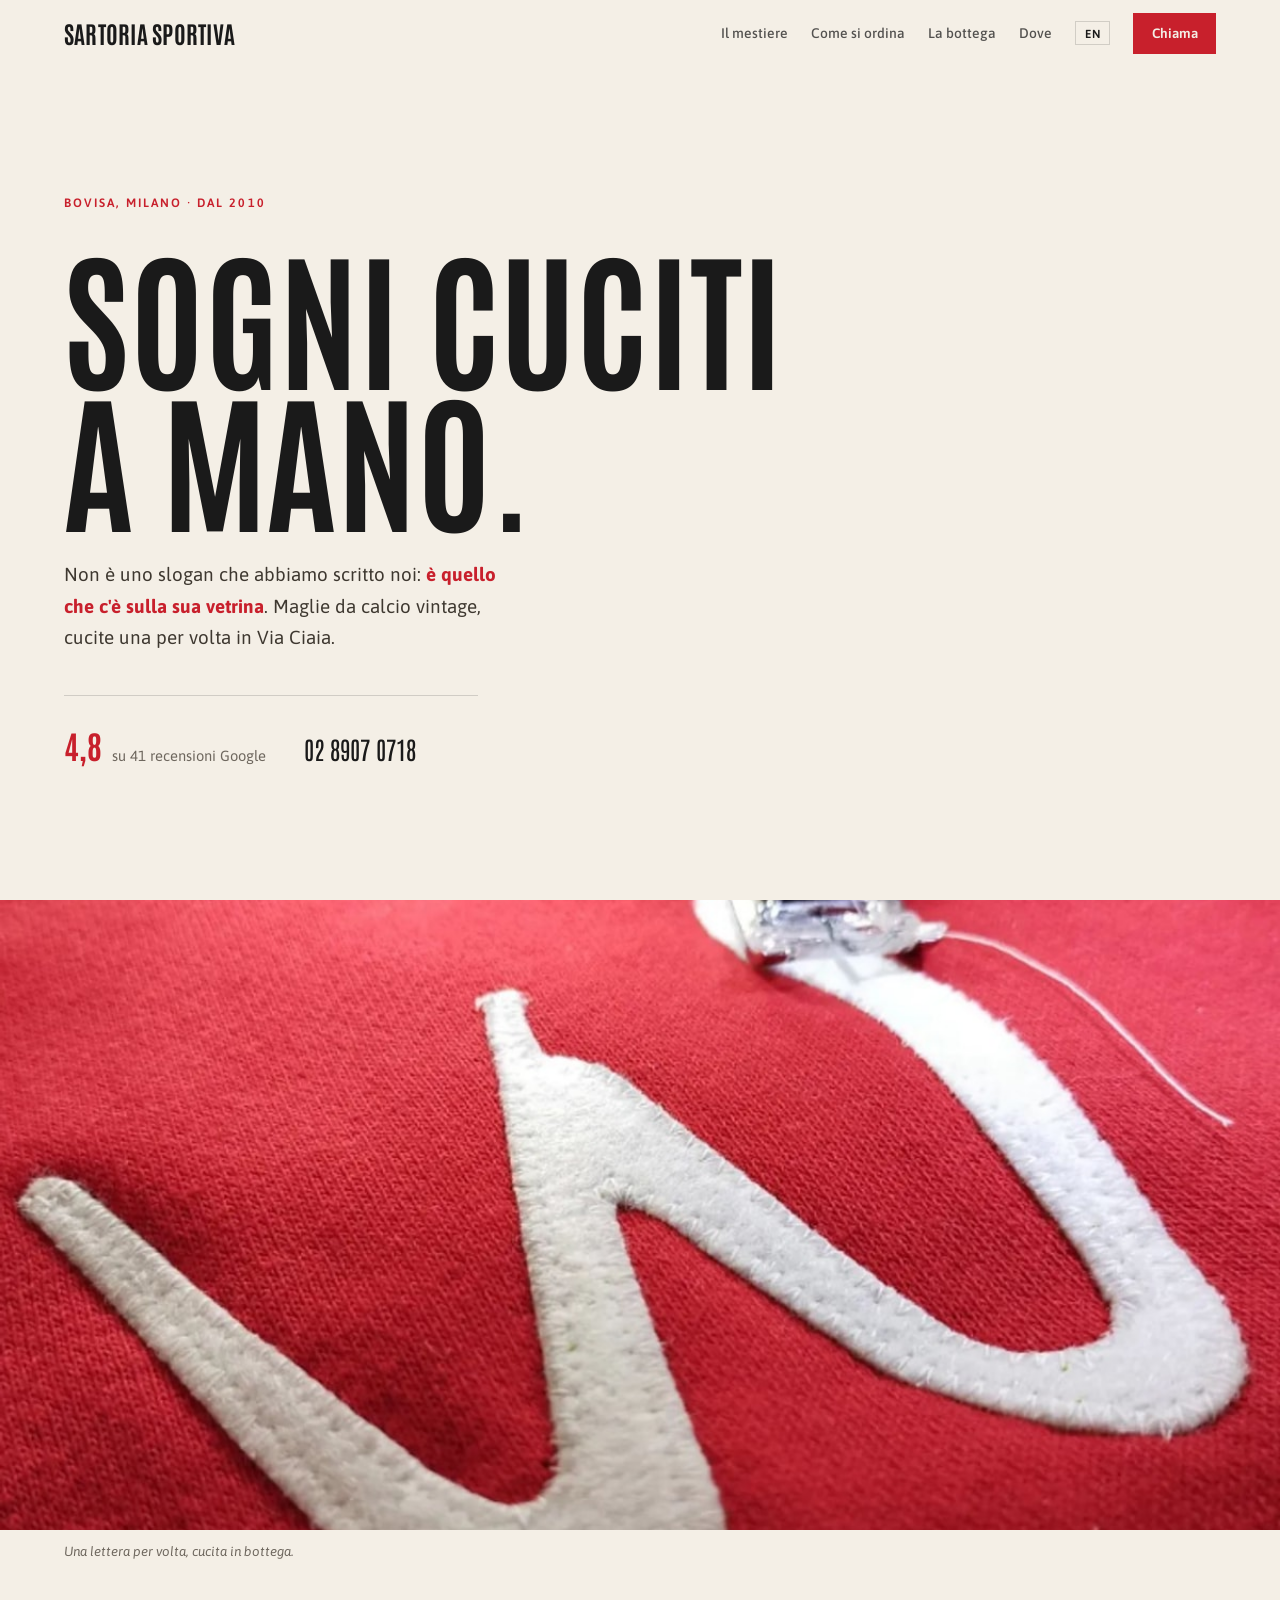
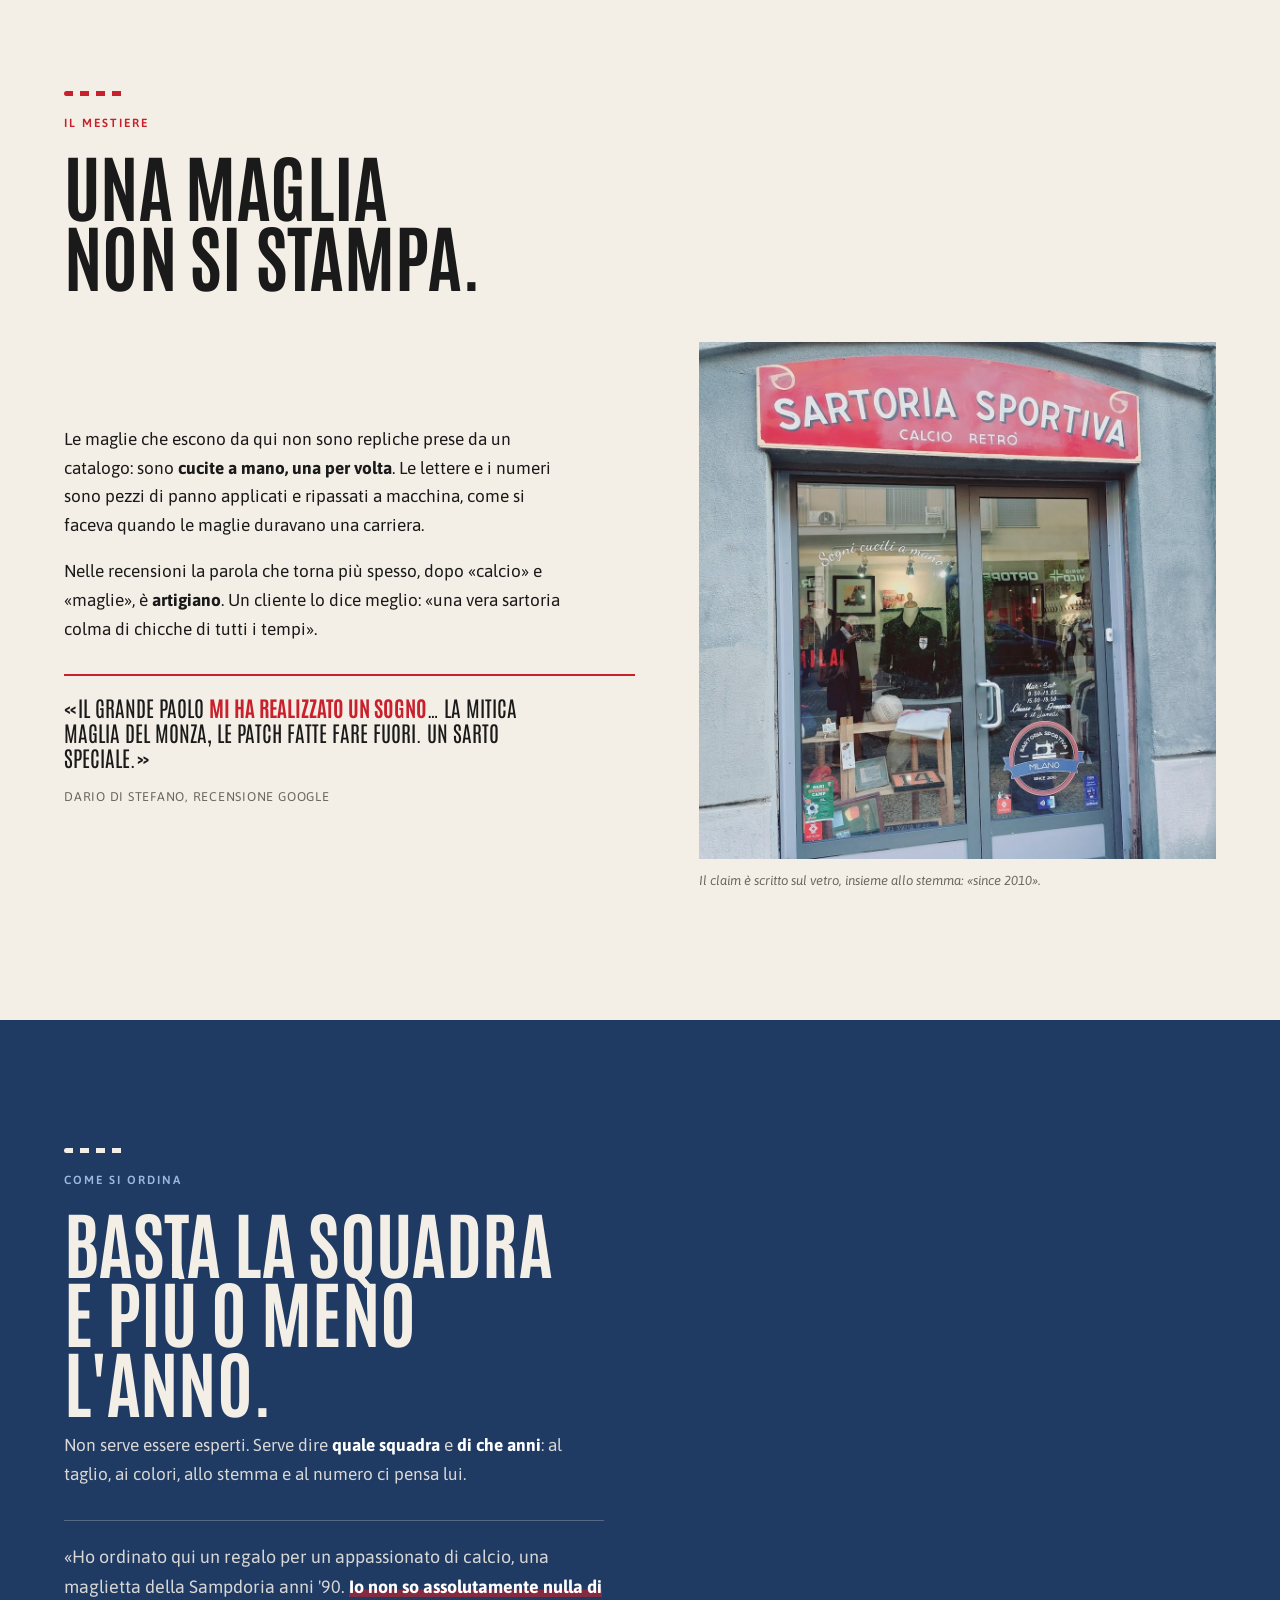
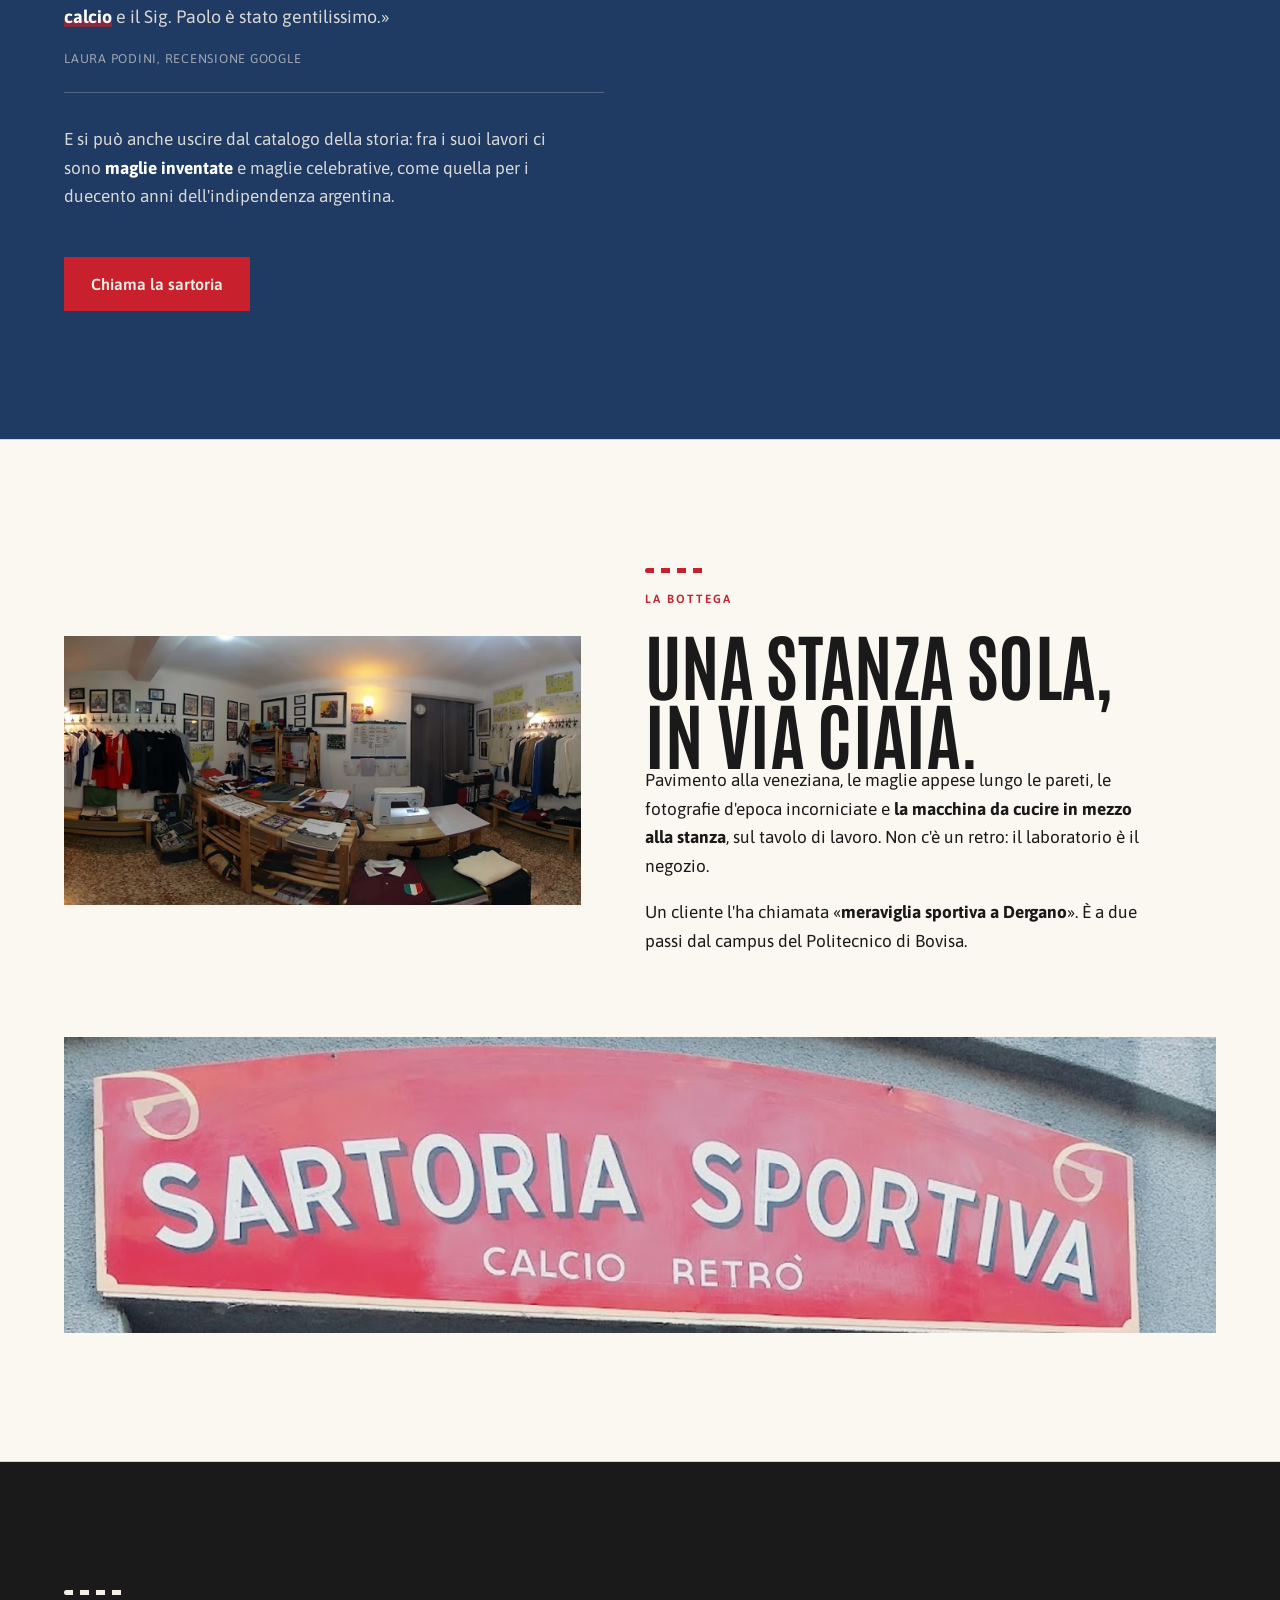
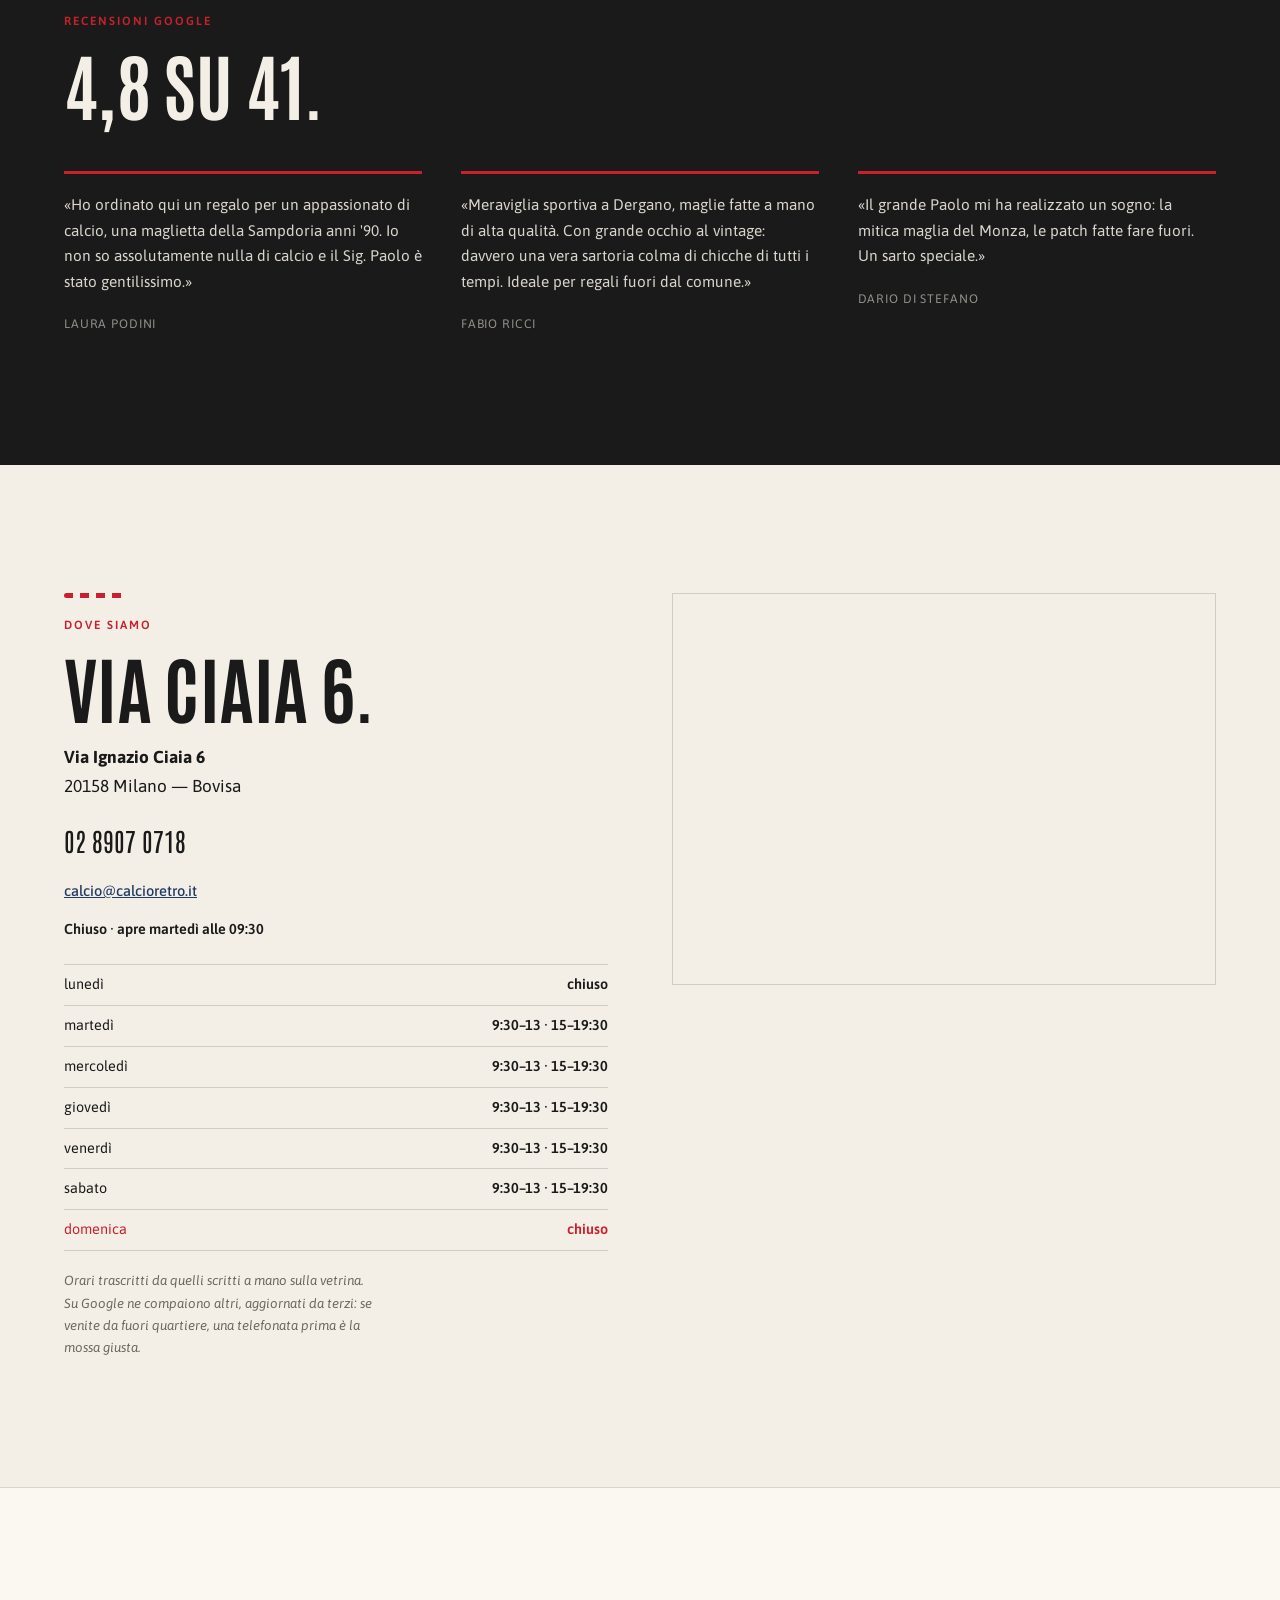
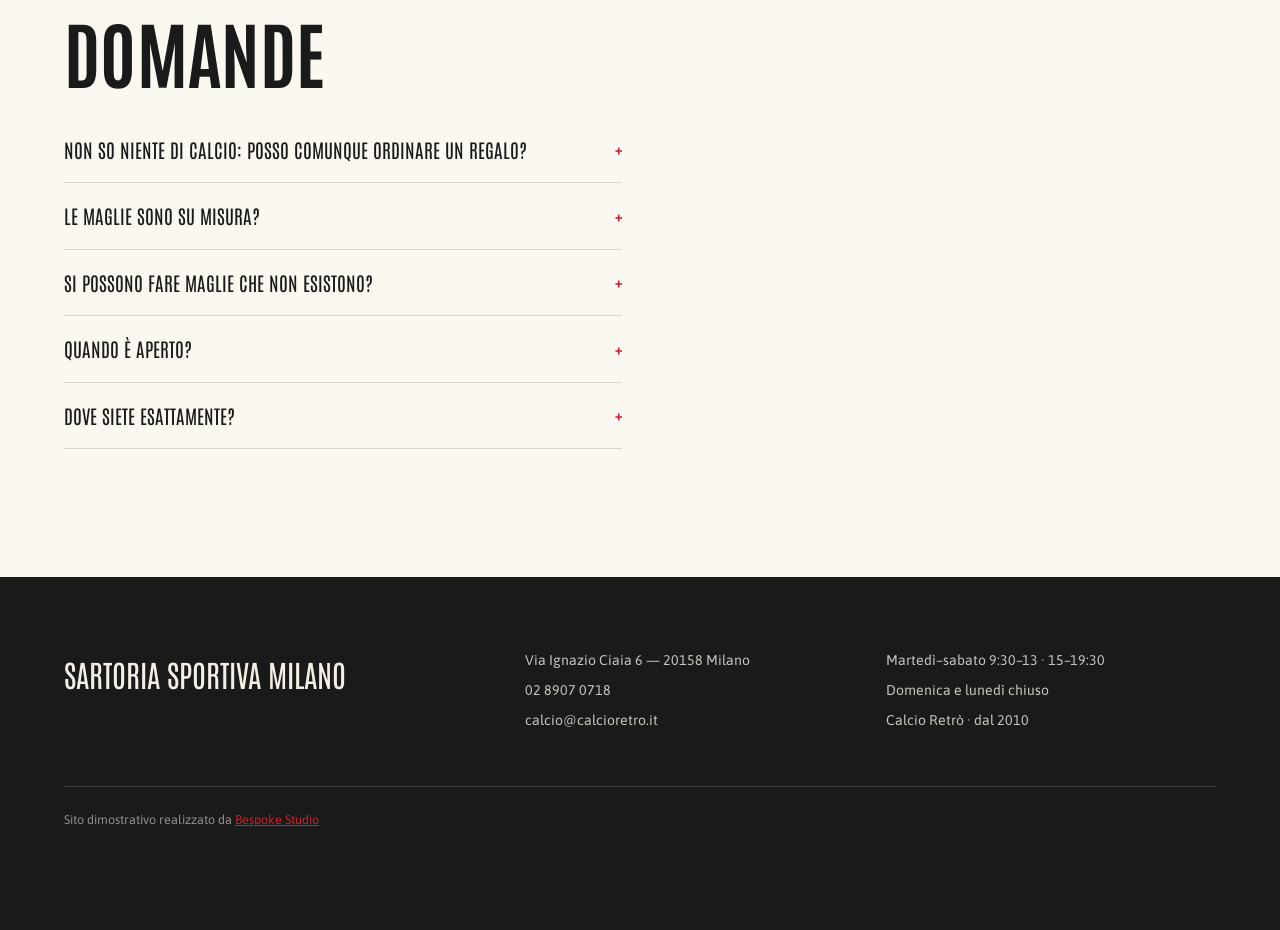
==== index.html @ 2c410f5b "Sartoria Sportiva Milano — sito vetrina Concept: «Sogni cuciti a mano.», il claim scritto sulla sua " ====
<!doctype html>
<html lang="it">
<head>
<meta charset="utf-8">
<meta name="viewport" content="width=device-width, initial-scale=1">
<title>Sartoria Sportiva Milano — Maglie da calcio cucite a mano | Via Ciaia 6, Bovisa</title>
<meta name="description" content="Sartoria artigiana a Bovisa, Milano, dal 2010: maglie da calcio vintage cucite a mano su misura. Via Ignazio Ciaia 6. 4,8 su 41 recensioni Google.">
<link rel="canonical" href="https://rotenzark.github.io/sartoria-sportiva-milano/">
<meta property="og:type" content="website">
<meta property="og:title" content="Sartoria Sportiva Milano — Sogni cuciti a mano">
<meta property="og:description" content="Maglie da calcio vintage cucite a mano su misura. Via Ignazio Ciaia 6, Bovisa, Milano.">
<meta property="og:url" content="https://rotenzark.github.io/sartoria-sportiva-milano/">
<meta property="og:image" content="https://rotenzark.github.io/sartoria-sportiva-milano/img/og.jpg">
<meta property="og:locale" content="it_IT">
<meta name="twitter:card" content="summary_large_image">
<meta name="twitter:title" content="Sartoria Sportiva Milano — Sogni cuciti a mano">
<meta name="twitter:description" content="Maglie da calcio vintage cucite a mano su misura, a Bovisa dal 2010.">
<meta name="twitter:image" content="https://rotenzark.github.io/sartoria-sportiva-milano/img/og.jpg">
<meta name="theme-color" content="#C8202C">
<link rel="icon" href="img/favicon.svg" type="image/svg+xml">
<link rel="icon" href="img/favicon-32.png" sizes="32x32">
<link rel="apple-touch-icon" href="img/apple-touch-icon.png">
<link rel="preconnect" href="https://fonts.googleapis.com">
<link rel="preconnect" href="https://fonts.gstatic.com" crossorigin>
<link href="https://fonts.googleapis.com/css2?family=Antonio:wght@400;600;700&family=Asap:ital,wght@0,400;0,500;0,600;1,400&display=swap" rel="stylesheet">
<link rel="stylesheet" href="css/styles.css?v=1">
<script src="https://cdn.jsdelivr.net/npm/gsap@3.12.5/dist/gsap.min.js" defer></script>
<script src="https://cdn.jsdelivr.net/npm/gsap@3.12.5/dist/ScrollTrigger.min.js" defer></script>
<script src="js/main.js?v=1" defer></script>
<script type="application/ld+json">
{
  "@context": "https://schema.org",
  "@type": "ClothingStore",
  "name": "Sartoria Sportiva Milano",
  "alternateName": "Calcio Retrò",
  "description": "Sartoria artigiana a Bovisa, Milano: maglie da calcio vintage cucite a mano su misura.",
  "url": "https://rotenzark.github.io/sartoria-sportiva-milano/",
  "telephone": "+390289070718",
  "email": "calcio@calcioretro.it",
  "image": "https://rotenzark.github.io/sartoria-sportiva-milano/img/insegna.jpg",
  "foundingDate": "2010",
  "address": {
    "@type": "PostalAddress",
    "streetAddress": "Via Ignazio Ciaia 6",
    "addressLocality": "Milano",
    "postalCode": "20158",
    "addressCountry": "IT"
  },
  "geo": { "@type": "GeoCoordinates", "latitude": 45.5021661, "longitude": 9.1761841 },
  "aggregateRating": { "@type": "AggregateRating", "ratingValue": "4.8", "reviewCount": "41" },
  "openingHoursSpecification": [
    { "@type": "OpeningHoursSpecification", "dayOfWeek": ["Tuesday","Wednesday","Thursday","Friday","Saturday"], "opens": "09:30", "closes": "13:00" },
    { "@type": "OpeningHoursSpecification", "dayOfWeek": ["Tuesday","Wednesday","Thursday","Friday","Saturday"], "opens": "15:00", "closes": "19:30" }
  ]
}
</script>
<script type="application/ld+json">
{
  "@context": "https://schema.org",
  "@type": "FAQPage",
  "mainEntity": [
    {
      "@type": "Question",
      "name": "Non so niente di calcio: posso comunque ordinare un regalo?",
      "acceptedAnswer": { "@type": "Answer", "text": "Sì, e succede spesso. Basta sapere la squadra e più o meno gli anni: al resto — taglio, colori, stemma, numero — ci pensa Paolo." }
    },
    {
      "@type": "Question",
      "name": "Le maglie sono su misura?",
      "acceptedAnswer": { "@type": "Answer", "text": "Sono cucite a mano in bottega, una per volta. Anche i numeri e le toppe vengono applicati qui." }
    },
    {
      "@type": "Question",
      "name": "Si possono fare maglie che non esistono?",
      "acceptedAnswer": { "@type": "Answer", "text": "Sì: fra i suoi lavori ci sono maglie inventate e maglie celebrative, come quella per i duecento anni dell'indipendenza argentina." }
    },
    {
      "@type": "Question",
      "name": "Quando è aperto?",
      "acceptedAnswer": { "@type": "Answer", "text": "Da martedì a sabato, 9:30–13 e 15–19:30. Chiuso domenica e lunedì. Sono gli orari scritti sulla vetrina: una telefonata prima di fare strada resta la mossa più sicura." }
    },
    {
      "@type": "Question",
      "name": "Dove siete?",
      "acceptedAnswer": { "@type": "Answer", "text": "In Via Ignazio Ciaia 6, in Bovisa, a Milano." }
    }
  ]
}
</script>
</head>
<body>

<div id="intro" aria-hidden="true">
  <svg id="introCucitura" viewBox="0 0 300 20" aria-hidden="true">
    <path id="introFilo" d="M6 10h288" fill="none" stroke="#F4EFE6" stroke-width="6"
          stroke-linecap="round" stroke-dasharray="14 12"/>
  </svg>
</div>

<a class="skip" href="#hero" data-i18n="skip">Vai al contenuto</a>

<header id="header">
  <a class="brand" href="#hero" aria-label="Sartoria Sportiva Milano, torna in cima" data-i18n-aria="brand.aria">Sartoria Sportiva</a>
  <button id="burger" aria-expanded="false" aria-controls="mainNav" aria-label="Apri il menu" data-i18n-aria="burger.aria">
    <span></span><span></span><span></span>
  </button>
  <nav id="mainNav" aria-label="Principale">
    <a href="#mestiere" data-i18n="nav.mestiere">Il mestiere</a>
    <a href="#come" data-i18n="nav.come">Come si ordina</a>
    <a href="#bottega" data-i18n="nav.bottega">La bottega</a>
    <a href="#dove" data-i18n="nav.dove">Dove</a>
    <button id="langToggle" type="button" aria-label="Switch to English" data-i18n-aria="lang.aria"><span data-i18n="lang.txt">EN</span></button>
    <a class="cta" href="tel:+390289070718" data-i18n="nav.cta">Chiama</a>
  </nav>
</header>

<main>

<!-- ══════════ HERO ══════════ -->
<section id="hero">
  <p class="hero-kicker" data-i18n="hero.kicker">Bovisa, Milano · dal 2010</p>
  <h1 data-i18n="hero.h">Sogni cuciti<br>a mano.</h1>
  <p class="hero-sub" data-i18n="hero.sub">Non è uno slogan che abbiamo scritto noi: <strong>è quello che c'è sulla sua vetrina</strong>. Maglie da calcio vintage, cucite una per volta in Via Ciaia.</p>
  <div class="hero-meta">
    <p class="hero-rating"><strong>4,8</strong> <span data-i18n="hero.rating">su 41 recensioni Google</span></p>
    <a class="hero-call" href="tel:+390289070718">02 8907 0718</a>
  </div>
</section>

<figure class="banda">
  <img src="img/cucitura.jpg" alt="Una W di panno cucita a mano su una maglia rossa, con il piedino della macchina da cucire e il filo ancora attaccato" width="1200" height="1259">
  <figcaption data-i18n="hero.cap">Una lettera per volta, cucita in bottega.</figcaption>
</figure>

<!-- ══════════ IL MESTIERE ══════════ -->
<section id="mestiere">
  <div class="sec-head reveal">
    <span class="filo" aria-hidden="true"></span>
    <p class="eyebrow" data-i18n="me.eyebrow">Il mestiere</p>
    <h2 data-i18n="me.h">Una maglia<br>non si stampa.</h2>
  </div>
  <div class="due-col">
    <div class="col-testo reveal">
      <p data-i18n="me.p1">Le maglie che escono da qui non sono repliche prese da un catalogo: sono <strong>cucite a mano, una per volta</strong>. Le lettere e i numeri sono pezzi di panno applicati e ripassati a macchina, come si faceva quando le maglie duravano una carriera.</p>
      <p data-i18n="me.p2">Nelle recensioni la parola che torna più spesso, dopo «calcio» e «maglie», è <strong>artigiano</strong>. Un cliente lo dice meglio: «una vera sartoria colma di chicche di tutti i tempi».</p>
      <blockquote class="me-cit">
        <p data-i18n="me.cit">«Il grande Paolo <strong>mi ha realizzato un sogno</strong>… la mitica maglia del Monza, le patch fatte fare fuori. Un sarto speciale.»</p>
        <cite data-i18n="me.cit.c">Dario Di Stefano, recensione Google</cite>
      </blockquote>
    </div>
    <figure class="col-fig reveal">
      <button class="shot" data-full="img/vetrina.jpg" aria-label="Ingrandisci: la vetrina" data-i18n-aria="me.a1">
        <img src="img/vetrina.jpg" alt="La vetrina in Via Ignazio Ciaia 6, con il claim «Sogni cuciti a mano» scritto sul vetro e lo stemma con la macchina da cucire" width="1100" height="1100">
      </button>
      <figcaption data-i18n="me.cap">Il claim è scritto sul vetro, insieme allo stemma: «since 2010».</figcaption>
    </figure>
  </div>
</section>

<!-- ══════════ COME SI ORDINA ══════════ -->
<section id="come">
  <div class="come-inner reveal">
    <span class="filo filo-chiaro" aria-hidden="true"></span>
    <p class="eyebrow" data-i18n="co.eyebrow">Come si ordina</p>
    <h2 data-i18n="co.h">Basta la squadra<br>e più o meno l'anno.</h2>
    <p data-i18n="co.p1">Non serve essere esperti. Serve dire <strong>quale squadra</strong> e <strong>di che anni</strong>: al taglio, ai colori, allo stemma e al numero ci pensa lui.</p>
    <blockquote class="co-cit">
      <p data-i18n="co.cit">«Ho ordinato qui un regalo per un appassionato di calcio, una maglietta della Sampdoria anni '90. <strong>Io non so assolutamente nulla di calcio</strong> e il Sig. Paolo è stato gentilissimo.»</p>
      <cite data-i18n="co.cit.c">Laura Podini, recensione Google</cite>
    </blockquote>
    <p data-i18n="co.p2">E si può anche uscire dal catalogo della storia: fra i suoi lavori ci sono <strong>maglie inventate</strong> e maglie celebrative, come quella per i duecento anni dell'indipendenza argentina.</p>
    <a class="cta cta-big" href="tel:+390289070718" data-i18n="co.cta">Chiama la sartoria</a>
  </div>
</section>

<!-- ══════════ LA BOTTEGA ══════════ -->
<section id="bottega">
  <div class="due-col due-col-alt">
    <figure class="col-fig reveal">
      <button class="shot" data-full="img/bottega.jpg" aria-label="Ingrandisci: la bottega" data-i18n-aria="bo.a1">
        <img src="img/bottega.jpg" alt="L'interno della sartoria: pavimento alla veneziana, maglie retrò appese, la macchina da cucire sul tavolo e le fotografie d'epoca incorniciate" width="1300" height="683">
      </button>
    </figure>
    <div class="col-testo reveal">
      <span class="filo" aria-hidden="true"></span>
      <p class="eyebrow" data-i18n="bo.eyebrow">La bottega</p>
      <h2 data-i18n="bo.h">Una stanza sola,<br>in Via Ciaia.</h2>
      <p data-i18n="bo.p1">Pavimento alla veneziana, le maglie appese lungo le pareti, le fotografie d'epoca incorniciate e <strong>la macchina da cucire in mezzo alla stanza</strong>, sul tavolo di lavoro. Non c'è un retro: il laboratorio è il negozio.</p>
      <p data-i18n="bo.p2">Un cliente l'ha chiamata «<strong>meraviglia sportiva a Dergano</strong>». È a due passi dal campus del Politecnico di Bovisa.</p>
    </div>
  </div>
  <figure class="banda-insegna reveal">
    <img src="img/insegna.jpg" alt="L'insegna rossa: SARTORIA SPORTIVA, e sotto CALCIO RETRÒ" width="1400" height="313">
  </figure>
</section>

<!-- ══════════ RECENSIONI ══════════ -->
<section id="voci">
  <div class="sec-head reveal">
    <span class="filo filo-chiaro" aria-hidden="true"></span>
    <p class="eyebrow" data-i18n="voci.eyebrow">Recensioni Google</p>
    <h2 data-i18n="voci.h">4,8 su 41.</h2>
  </div>
  <div class="voci-grid">
    <blockquote class="reveal"><p data-i18n="v1.p">«Ho ordinato qui un regalo per un appassionato di calcio, una maglietta della Sampdoria anni '90. Io non so assolutamente nulla di calcio e il Sig. Paolo è stato gentilissimo.»</p><cite data-i18n="v1.c">Laura Podini</cite></blockquote>
    <blockquote class="reveal"><p data-i18n="v2.p">«Meraviglia sportiva a Dergano, maglie fatte a mano di alta qualità. Con grande occhio al vintage: davvero una vera sartoria colma di chicche di tutti i tempi. Ideale per regali fuori dal comune.»</p><cite data-i18n="v2.c">fabio ricci</cite></blockquote>
    <blockquote class="reveal"><p data-i18n="v3.p">«Il grande Paolo mi ha realizzato un sogno: la mitica maglia del Monza, le patch fatte fare fuori. Un sarto speciale.»</p><cite data-i18n="v3.c">Dario Di Stefano</cite></blockquote>
  </div>
</section>

<!-- ══════════ DOVE ══════════ -->
<section id="dove">
  <div class="dove-grid">
    <div class="dove-info reveal">
      <span class="filo" aria-hidden="true"></span>
      <p class="eyebrow" data-i18n="dove.eyebrow">Dove siamo</p>
      <h2 data-i18n="dove.h">Via Ciaia 6.</h2>
      <address>
        <strong>Via Ignazio Ciaia 6</strong><br>
        20158 Milano — Bovisa
      </address>
      <p class="dove-tel"><a href="tel:+390289070718">02 8907 0718</a></p>
      <p class="dove-mail"><a href="mailto:calcio@calcioretro.it">calcio@calcioretro.it</a></p>
      <p class="dove-stato"><span id="orarioStato">&nbsp;</span></p>
      <ul class="orari">
        <li data-day="1"><span data-i18n="d.lun">lunedì</span><b data-i18n="d.chiuso">chiuso</b></li>
        <li data-day="2"><span data-i18n="d.mar">martedì</span><b>9:30–13 · 15–19:30</b></li>
        <li data-day="3"><span data-i18n="d.mer">mercoledì</span><b>9:30–13 · 15–19:30</b></li>
        <li data-day="4"><span data-i18n="d.gio">giovedì</span><b>9:30–13 · 15–19:30</b></li>
        <li data-day="5"><span data-i18n="d.ven">venerdì</span><b>9:30–13 · 15–19:30</b></li>
        <li data-day="6"><span data-i18n="d.sab">sabato</span><b>9:30–13 · 15–19:30</b></li>
        <li data-day="0"><span data-i18n="d.dom">domenica</span><b data-i18n="d.chiuso2">chiuso</b></li>
      </ul>
      <p class="dove-nota" data-i18n="dove.nota">Orari trascritti da quelli scritti a mano sulla vetrina. Su Google ne compaiono altri, aggiornati da terzi: se venite da fuori quartiere, una telefonata prima è la mossa giusta.</p>
    </div>
    <div class="dove-map reveal">
      <iframe
        title="Mappa: Sartoria Sportiva Milano, Via Ignazio Ciaia 6, Milano"
        data-i18n-title="dove.maptitle"
        src="https://www.google.com/maps?q=Sartoria+Sportiva+Milano,+Via+Ignazio+Ciaia+6,+20158+Milano&output=embed"
        width="600" height="450" style="border:0" allowfullscreen="" referrerpolicy="no-referrer-when-downgrade"></iframe>
    </div>
  </div>
</section>

<!-- ══════════ FAQ ══════════ -->
<section id="faq">
  <h2 class="reveal" data-i18n="faq.h">Domande</h2>
  <div class="faq-list">
    <details class="reveal"><summary data-i18n="f1.q">Non so niente di calcio: posso comunque ordinare un regalo?</summary><p data-i18n="f1.a">Sì, e succede spesso. Basta sapere la squadra e più o meno gli anni: al resto — taglio, colori, stemma, numero — ci pensa Paolo.</p></details>
    <details class="reveal"><summary data-i18n="f2.q">Le maglie sono su misura?</summary><p data-i18n="f2.a">Sono cucite a mano in bottega, una per volta. Anche i numeri e le toppe vengono applicati qui.</p></details>
    <details class="reveal"><summary data-i18n="f3.q">Si possono fare maglie che non esistono?</summary><p data-i18n="f3.a">Sì: fra i suoi lavori ci sono maglie inventate e maglie celebrative, come quella per i duecento anni dell'indipendenza argentina.</p></details>
    <details class="reveal"><summary data-i18n="f4.q">Quando è aperto?</summary><p data-i18n="f4.a">Da martedì a sabato, 9:30–13 e 15–19:30. Chiuso domenica e lunedì. Sono gli orari scritti sulla vetrina: una telefonata prima di fare strada resta la mossa più sicura.</p></details>
    <details class="reveal"><summary data-i18n="f5.q">Dove siete esattamente?</summary><p data-i18n="f5.a">In Via Ignazio Ciaia 6, in Bovisa, a Milano.</p></details>
  </div>
</section>

</main>

<footer>
  <div class="foot-inner">
    <p class="foot-name">Sartoria Sportiva Milano</p>
    <div class="foot-col">
      <p>Via Ignazio Ciaia 6 — 20158 Milano</p>
      <p><a href="tel:+390289070718">02 8907 0718</a></p>
      <p><a href="mailto:calcio@calcioretro.it">calcio@calcioretro.it</a></p>
    </div>
    <div class="foot-col">
      <p data-i18n="foot.o1">Martedì–sabato 9:30–13 · 15–19:30</p>
      <p data-i18n="foot.o2">Domenica e lunedì chiuso</p>
      <p data-i18n="foot.o3">Calcio Retrò · dal 2010</p>
    </div>
  </div>
  <p class="foot-credit">
    <span data-i18n="foot.demo">Sito dimostrativo realizzato da</span>
    <a href="https://bespokestud.io" target="_blank" rel="noopener">Bespoke Studio</a>
  </p>
</footer>

<div id="actionBar">
  <a href="tel:+390289070718" class="ab-call" data-i18n="ab.call">Chiama</a>
  <a href="#dove" class="ab-map" data-i18n="ab.map">Dove siamo</a>
</div>

<div id="lightbox" hidden>
  <button id="lightboxClose" aria-label="Chiudi" data-i18n-aria="lb.close">✕</button>
  <img id="lightboxImg" src="" alt="">
</div>

</body>
</html>
---- css/styles.css ----
/* ═══════════════════════════════════════════════════════════
   Sartoria Sportiva Milano — Calcio Retrò, Bovisa
   Concept: «Sogni cuciti a mano.» — il claim è scritto sulla SUA
   vetrina, e un cliente ha usato la stessa parola («mi ha
   realizzato un sogno»).
   Gesto-firma: l'IMPUNTURA — una linea tratteggiata che si cuce
   da sola e ritorna come divisore fra le sezioni.
   ⚠️ Stessa via di De Falco #136 (blu notte + neon): qui panna,
   rosso insegna e blu dello stemma.
   ═══════════════════════════════════════════════════════════ */

:root{
  --panna:#F4EFE6;
  --carta:#FBF8F2;
  --inchiostro:#1A1A1A;
  --rosso:#C8202C;
  --rosso-scuro:#9E1620;
  --blu:#1F3A63;
  --grigio:#6E675E;
  --riga:rgba(26,26,26,.16);
  --mx:clamp(1.15rem,5vw,5.5rem);
  --display:"Antonio",Impact,sans-serif;
  --testo:"Asap",system-ui,-apple-system,sans-serif;
}

*,*::before,*::after{box-sizing:border-box}
html{-webkit-text-size-adjust:100%;scroll-behavior:smooth}
@media (prefers-reduced-motion:reduce){html{scroll-behavior:auto}}

body{
  margin:0;background:var(--panna);color:var(--inchiostro);
  font-family:var(--testo);
  font-size:clamp(1rem,.96rem + .24vw,1.08rem);
  line-height:1.66;
  -webkit-font-smoothing:antialiased;overflow-x:hidden;
}
img{max-width:100%;height:auto;display:block}
a{color:inherit}
h1,h2{font-family:var(--display);font-weight:700;line-height:.94;letter-spacing:.005em;margin:0;text-transform:uppercase}

/* ── FLASH-GUARD: stato iniziale dei .reveal (immediateRender:false) ── */
.js .reveal{opacity:0}
.js .reveal.in-view{opacity:1}
html:not(.js) .reveal,html.reduced-motion .reveal{opacity:1}

.skip{position:absolute;left:-9999px;top:0;background:var(--rosso);color:#fff;padding:.7rem 1.1rem;z-index:200}
.skip:focus{left:0}
:where(a,button,summary,iframe,[tabindex]):focus-visible{outline:2.5px solid var(--rosso);outline-offset:3px}

/* ═══════════ INTRO ═══════════ */
#intro{position:fixed;inset:0;z-index:300;background:var(--rosso);display:grid;place-items:center;padding:2rem}
#introCucitura{width:min(72vw,520px);height:auto}
html.no-intro #intro{display:none}

/* ═══════════ IL FILO — segno di sezione ═══════════ */
.filo{
  display:block;height:5px;width:64px;margin-bottom:1.1rem;
  background-image:linear-gradient(to right,var(--rosso) 0 55%,transparent 55% 100%);
  background-size:16px 5px;background-repeat:repeat-x;
  border-radius:3px;transform-origin:left center;
}
.filo-chiaro{background-image:linear-gradient(to right,var(--panna) 0 55%,transparent 55% 100%)}

/* ═══════════ HEADER ═══════════ */
#header{
  position:fixed;top:0;left:0;right:0;z-index:120;
  display:flex;align-items:center;justify-content:space-between;gap:1rem;
  padding:.8rem var(--mx);
  background:rgba(244,239,230,.97);
  border-bottom:1px solid transparent;transition:border-color .3s ease;
}
#header.scrolled{border-bottom-color:var(--riga)}
.brand{font-family:var(--display);font-weight:700;font-size:clamp(1.15rem,2.6vw,1.5rem);text-transform:uppercase;text-decoration:none;letter-spacing:.01em}

#mainNav{display:flex;align-items:center;gap:clamp(.9rem,1.8vw,1.7rem)}
#mainNav a:not(.cta){text-decoration:none;font-size:.87rem;font-weight:500;opacity:.74;transition:opacity .2s ease}
#mainNav a:not(.cta):hover{opacity:1}

#langToggle{
  background:none;border:1px solid var(--riga);color:var(--inchiostro);
  font-family:var(--testo);font-size:.73rem;font-weight:600;letter-spacing:.07em;
  padding:.28rem .55rem;cursor:pointer;transition:border-color .2s ease,color .2s ease;
}
#langToggle:hover{border-color:var(--rosso);color:var(--rosso)}

.cta{
  display:inline-flex;align-items:center;justify-content:center;
  background:var(--rosso);color:var(--panna);text-decoration:none;
  font-family:var(--testo);font-weight:600;font-size:.85rem;
  padding:.58rem 1.15rem;white-space:nowrap;transition:background .22s ease;
}
.cta:hover{background:var(--rosso-scuro)}
.cta-big{font-size:1rem;padding:.85rem 1.7rem;margin-top:1.8rem}

#burger{display:none;flex-direction:column;gap:4px;background:none;border:0;cursor:pointer;padding:.45rem}
#burger span{display:block;width:23px;height:2px;background:var(--inchiostro);transition:transform .28s ease,opacity .2s ease}
#burger[aria-expanded="true"] span:nth-child(1){transform:translateY(6px) rotate(45deg)}
#burger[aria-expanded="true"] span:nth-child(2){opacity:0}
#burger[aria-expanded="true"] span:nth-child(3){transform:translateY(-6px) rotate(-45deg)}

@media (max-width:900px){
  #burger{display:flex}
  #mainNav{
    position:fixed;inset:0 0 auto;top:0;flex-direction:column;justify-content:center;
    height:100dvh;gap:1.5rem;background:var(--panna);
    transform:translateY(-100%);transition:transform .38s cubic-bezier(.4,0,.2,1);
  }
  #mainNav.nav-open{transform:translateY(0)}
  #mainNav a:not(.cta){font-family:var(--display);font-size:1.8rem;text-transform:uppercase;opacity:1}
}

/* ═══════════ HERO ═══════════ */
#hero{min-height:100svh;display:flex;flex-direction:column;justify-content:center;padding:7.5rem var(--mx) 3.5rem}
.hero-kicker{font-size:.76rem;font-weight:600;letter-spacing:.17em;text-transform:uppercase;color:var(--rosso);margin:0 0 1.8rem}
#hero h1{font-size:clamp(3.2rem,12vw,9.5rem)}
.hero-sub{max-width:46ch;margin:2rem 0 0;font-size:clamp(1.02rem,1.7vw,1.18rem);color:#3E3830}
.hero-sub strong{color:var(--rosso)}
.hero-meta{display:flex;flex-wrap:wrap;align-items:baseline;gap:1.2rem 2.4rem;margin-top:2.6rem;padding-top:1.4rem;border-top:1px solid var(--riga);max-width:46ch}
.hero-rating{margin:0;font-size:.92rem;color:var(--grigio)}
.hero-rating strong{font-family:var(--display);font-size:2rem;color:var(--rosso);margin-right:.35rem}
.hero-call{font-family:var(--display);font-size:1.55rem;text-decoration:none}
.hero-call:hover{color:var(--rosso)}

/* ═══════════ bande foto ═══════════ */
.banda{margin:0;position:relative}
.banda img{width:100%;object-fit:cover;max-height:70vh}
.banda figcaption{padding:.7rem var(--mx) 0;font-size:.83rem;color:var(--grigio);font-style:italic}
.banda-insegna{margin:clamp(2.5rem,5vw,4rem) 0 0}
.banda-insegna img{width:100%}

/* ═══════════ sezioni ═══════════ */
section{padding:clamp(4.5rem,10vw,8.5rem) var(--mx)}
.sec-head{margin-bottom:clamp(2.4rem,5vw,3.4rem)}
.eyebrow{font-size:.74rem;font-weight:600;letter-spacing:.17em;text-transform:uppercase;color:var(--rosso);margin:0 0 1rem}
h2{font-size:clamp(2.2rem,6vw,4.6rem)}
section p{max-width:56ch}

.due-col{display:grid;grid-template-columns:1.05fr .95fr;gap:clamp(2rem,5vw,4.5rem);align-items:center}
.due-col-alt{grid-template-columns:.95fr 1.05fr}
@media (max-width:880px){.due-col,.due-col-alt{grid-template-columns:1fr}}
.col-fig{margin:0}
.col-fig img{width:100%}
.col-fig figcaption{margin-top:.7rem;font-size:.82rem;color:var(--grigio);font-style:italic}
.col-testo p{margin:0 0 1.1rem}

.me-cit{margin:1.9rem 0 0;padding:1.2rem 0 0;border-top:2px solid var(--rosso)}
.me-cit p{font-family:var(--display);font-size:1.35rem;line-height:1.15;text-transform:uppercase;margin:0 0 .7rem}
.me-cit strong{color:var(--rosso)}
.me-cit cite{font-style:normal;font-size:.79rem;letter-spacing:.06em;text-transform:uppercase;color:var(--grigio)}

/* ═══════════ COME SI ORDINA ═══════════ */
#come{background:var(--blu);color:var(--panna)}
#come .eyebrow{color:#9DB8DE}
#come p{color:rgba(244,239,230,.87)}
#come strong{color:#fff}
.come-inner{max-width:60ch}
.co-cit{margin:2rem 0;padding:1.3rem 0;border-block:1px solid rgba(244,239,230,.25)}
.co-cit p{font-size:1.12rem;margin:0 0 .7rem;color:var(--panna)}
.co-cit strong{box-shadow:inset 0 -.42em 0 rgba(200,32,44,.6)}
.co-cit cite{font-style:normal;font-size:.79rem;letter-spacing:.06em;text-transform:uppercase;color:rgba(244,239,230,.6)}
#come .cta{background:var(--rosso);color:var(--panna)}
#come .cta:hover{background:#E0303C}

#bottega{background:var(--carta);border-block:1px solid var(--riga)}

/* ═══════════ RECENSIONI ═══════════ */
#voci{background:var(--inchiostro);color:var(--panna)}
#voci .eyebrow{color:var(--rosso)}
#voci h2{color:var(--panna)}
.voci-grid{display:grid;grid-template-columns:repeat(auto-fit,minmax(255px,1fr));gap:clamp(1.4rem,3vw,2.4rem)}
.voci-grid blockquote{margin:0;padding-top:1.1rem;border-top:3px solid var(--rosso)}
.voci-grid p{font-size:.96rem;margin:0 0 .9rem;max-width:none;color:rgba(244,239,230,.88)}
.voci-grid cite{font-style:normal;font-size:.77rem;letter-spacing:.07em;text-transform:uppercase;color:rgba(244,239,230,.55)}

/* ═══════════ DOVE ═══════════ */
.dove-grid{display:grid;grid-template-columns:1fr 1fr;gap:clamp(2rem,5vw,4rem);align-items:start}
@media (max-width:880px){.dove-grid{grid-template-columns:1fr}}
#dove address{font-style:normal;font-size:1.08rem;line-height:1.7;margin:1.4rem 0 .6rem}
.dove-tel a{font-family:var(--display);font-size:1.6rem;text-decoration:none}
.dove-tel a:hover{color:var(--rosso)}
.dove-mail{margin:.3rem 0 0;font-size:.92rem}
.dove-mail a{color:var(--blu);font-weight:500}
.dove-stato{margin:.9rem 0 1.4rem;font-size:.9rem;font-weight:600;min-height:1.4em}
.dove-stato .aperto{color:#22683F}
.dove-stato .chiuso{color:var(--rosso)}
.orari{list-style:none;margin:0;padding:0;border-top:1px solid var(--riga);max-width:34rem}
.orari li{display:flex;justify-content:space-between;gap:1rem;padding:.5rem 0;border-bottom:1px solid var(--riga);font-size:.9rem}
.orari li b{font-weight:600;text-align:right}
.orari li.oggi{color:var(--rosso)}
.dove-nota{margin:1.2rem 0 0;font-size:.83rem;color:var(--grigio);font-style:italic;max-width:44ch}
.dove-map{overflow:hidden;border:1px solid var(--riga);min-height:390px}
.dove-map iframe{width:100%;height:100%;min-height:390px;display:block;filter:grayscale(.35)}

/* ═══════════ FAQ ═══════════ */
#faq{background:var(--carta);border-top:1px solid var(--riga)}
#faq h2{margin-bottom:2rem}
.faq-list{max-width:62ch}
.faq-list details{border-bottom:1px solid var(--riga)}
.faq-list summary{
  cursor:pointer;padding:1.05rem 0;list-style:none;
  font-family:var(--display);font-size:1.2rem;text-transform:uppercase;
  display:flex;justify-content:space-between;align-items:center;gap:1rem;
}
.faq-list summary::-webkit-details-marker{display:none}
.faq-list summary::after{content:"+";color:var(--rosso);font-size:1.4rem;line-height:1;flex-shrink:0}
.faq-list details[open] summary::after{content:"–"}
.faq-list p{margin:0 0 1.2rem;font-size:.95rem;color:#3E3830}

/* ═══════════ FOOTER ═══════════ */
footer{background:var(--inchiostro);color:rgba(244,239,230,.8);padding:clamp(3rem,6vw,4.5rem) var(--mx) 6.2rem}
.foot-inner{display:grid;grid-template-columns:1.3fr 1fr 1fr;gap:2rem;align-items:start}
@media (max-width:760px){.foot-inner{grid-template-columns:1fr;gap:1.5rem}}
.foot-name{font-family:var(--display);font-size:1.9rem;text-transform:uppercase;color:var(--panna);margin:0}
.foot-col p{margin:0 0 .4rem;font-size:.88rem}
.foot-col a{text-decoration:none}
.foot-col a:hover{color:var(--rosso)}
.foot-credit{margin:3rem 0 0;padding-top:1.4rem;border-top:1px solid rgba(244,239,230,.18);font-size:.79rem;color:rgba(244,239,230,.55)}
.foot-credit a{color:var(--rosso)}

/* ═══════════ ACTION BAR ═══════════ */
#actionBar{
  position:fixed;bottom:0;left:0;right:0;z-index:110;display:none;
  background:var(--panna);border-top:1px solid var(--riga);
  padding:.6rem .8rem calc(.6rem + env(safe-area-inset-bottom));gap:.6rem;
  transform:translateY(105%);transition:transform .32s cubic-bezier(.4,0,.2,1);
}
#actionBar.is-visible{transform:translateY(0)}
#actionBar a{flex:1;text-align:center;text-decoration:none;padding:.72rem .5rem;font-size:.89rem;font-weight:600}
.ab-call{background:var(--rosso);color:var(--panna)}
.ab-map{border:1px solid var(--riga);color:var(--inchiostro)}
@media (max-width:700px){#actionBar{display:flex}footer{padding-bottom:7rem}}

@media (prefers-reduced-motion:reduce){
  *,*::before,*::after{animation-duration:.01ms !important;transition-duration:.01ms !important}
}

/* ═══════════ LIGHTBOX ═══════════ */
.shot{border:0;padding:0;background:none;cursor:zoom-in;display:block;overflow:hidden;width:100%}
.shot img{width:100%;transition:transform .5s cubic-bezier(.2,.7,.3,1)}
.shot:hover img{transform:scale(1.035)}
#lightbox{position:fixed;inset:0;z-index:250;background:rgba(26,26,26,.95);display:grid;place-items:center;padding:1.5rem}
#lightbox[hidden]{display:none}
#lightboxImg{max-width:100%;max-height:88vh}
#lightboxClose{position:absolute;top:1rem;right:1rem;background:none;border:0;color:var(--panna);font-size:1.7rem;cursor:pointer;line-height:1;padding:.5rem}
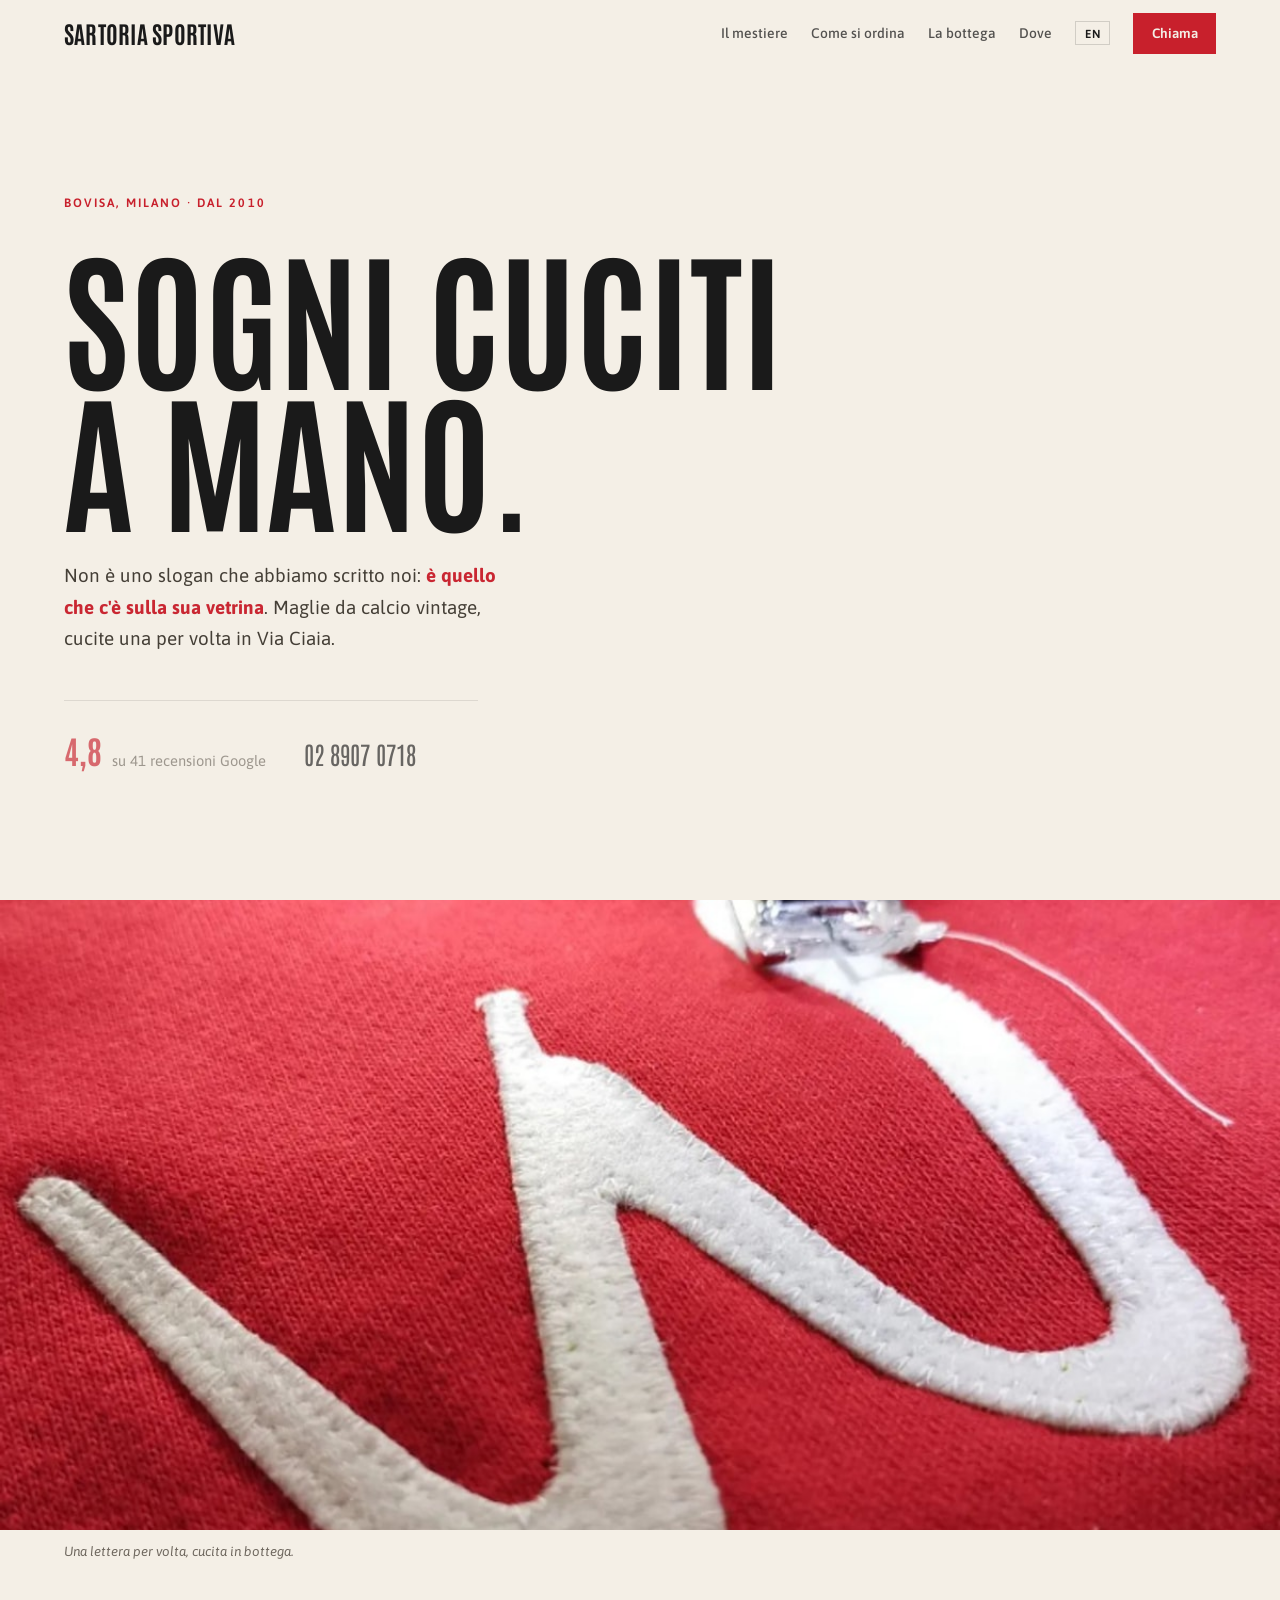
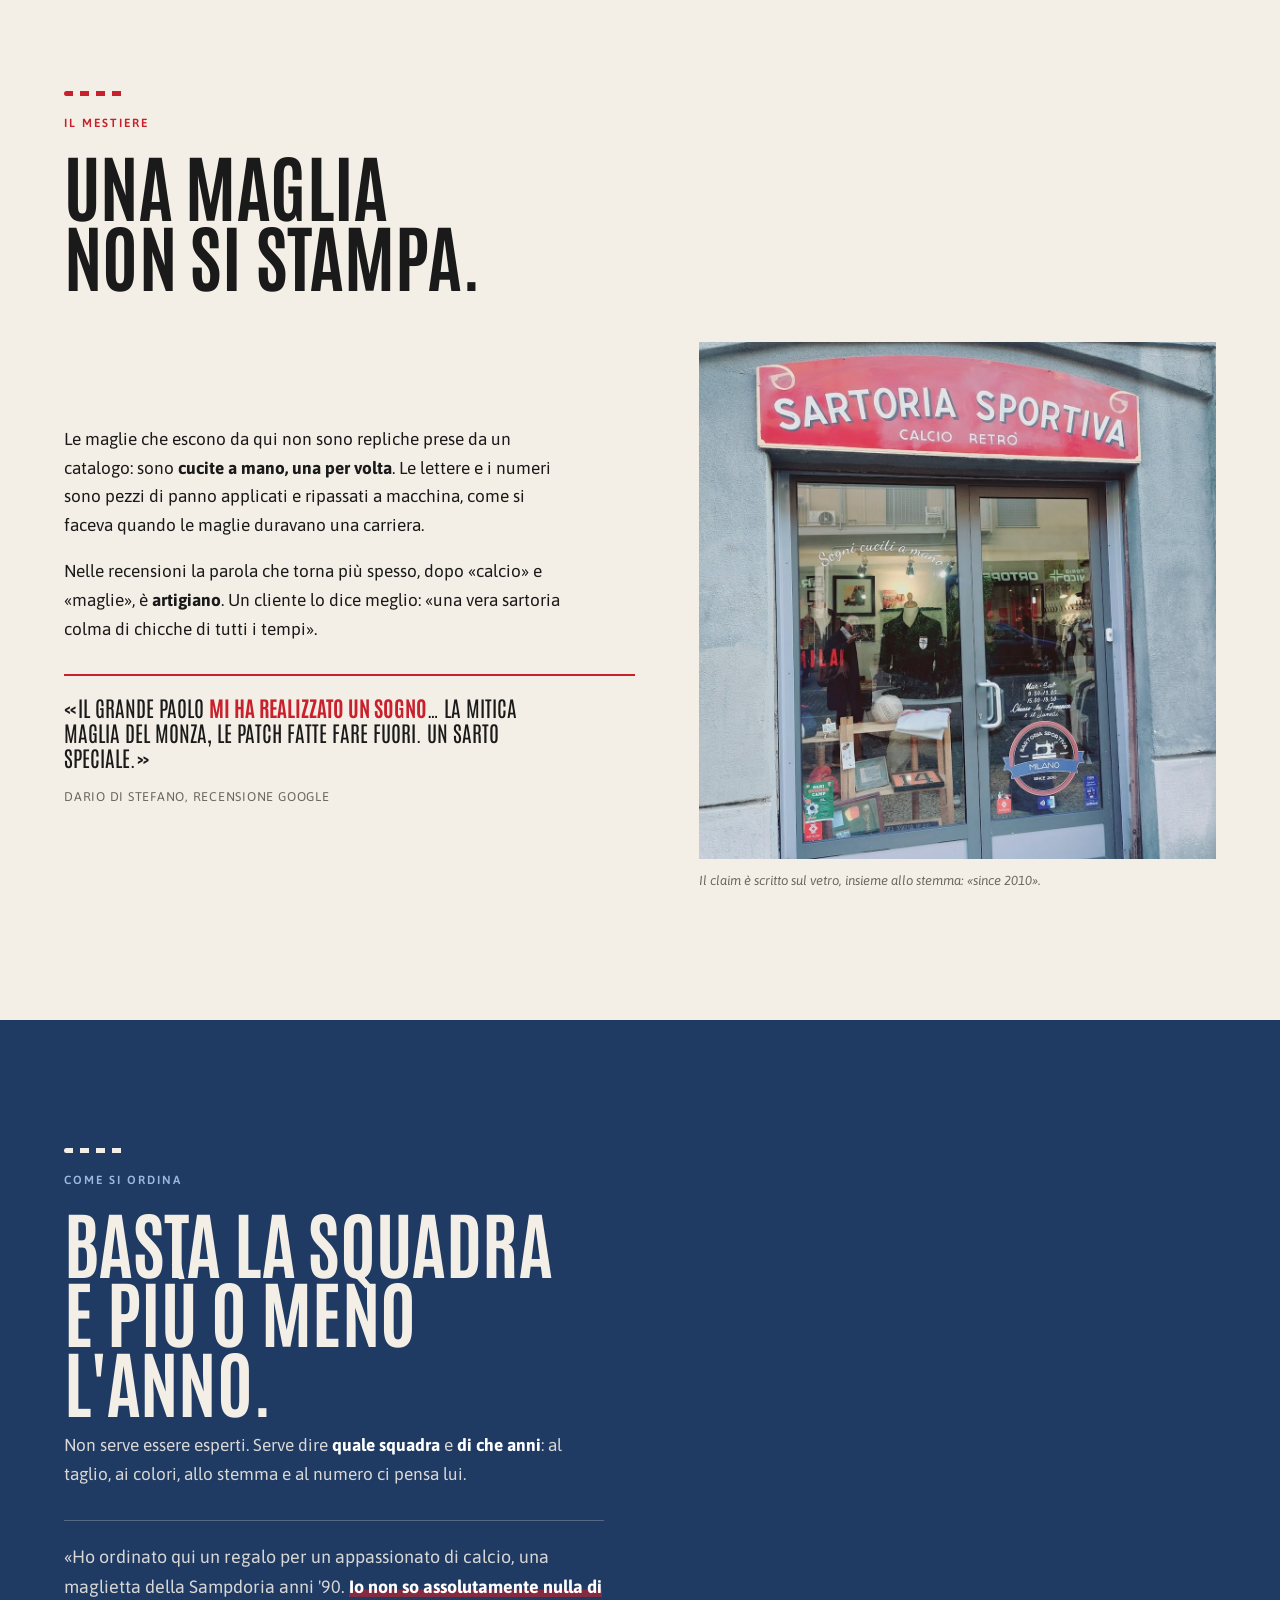
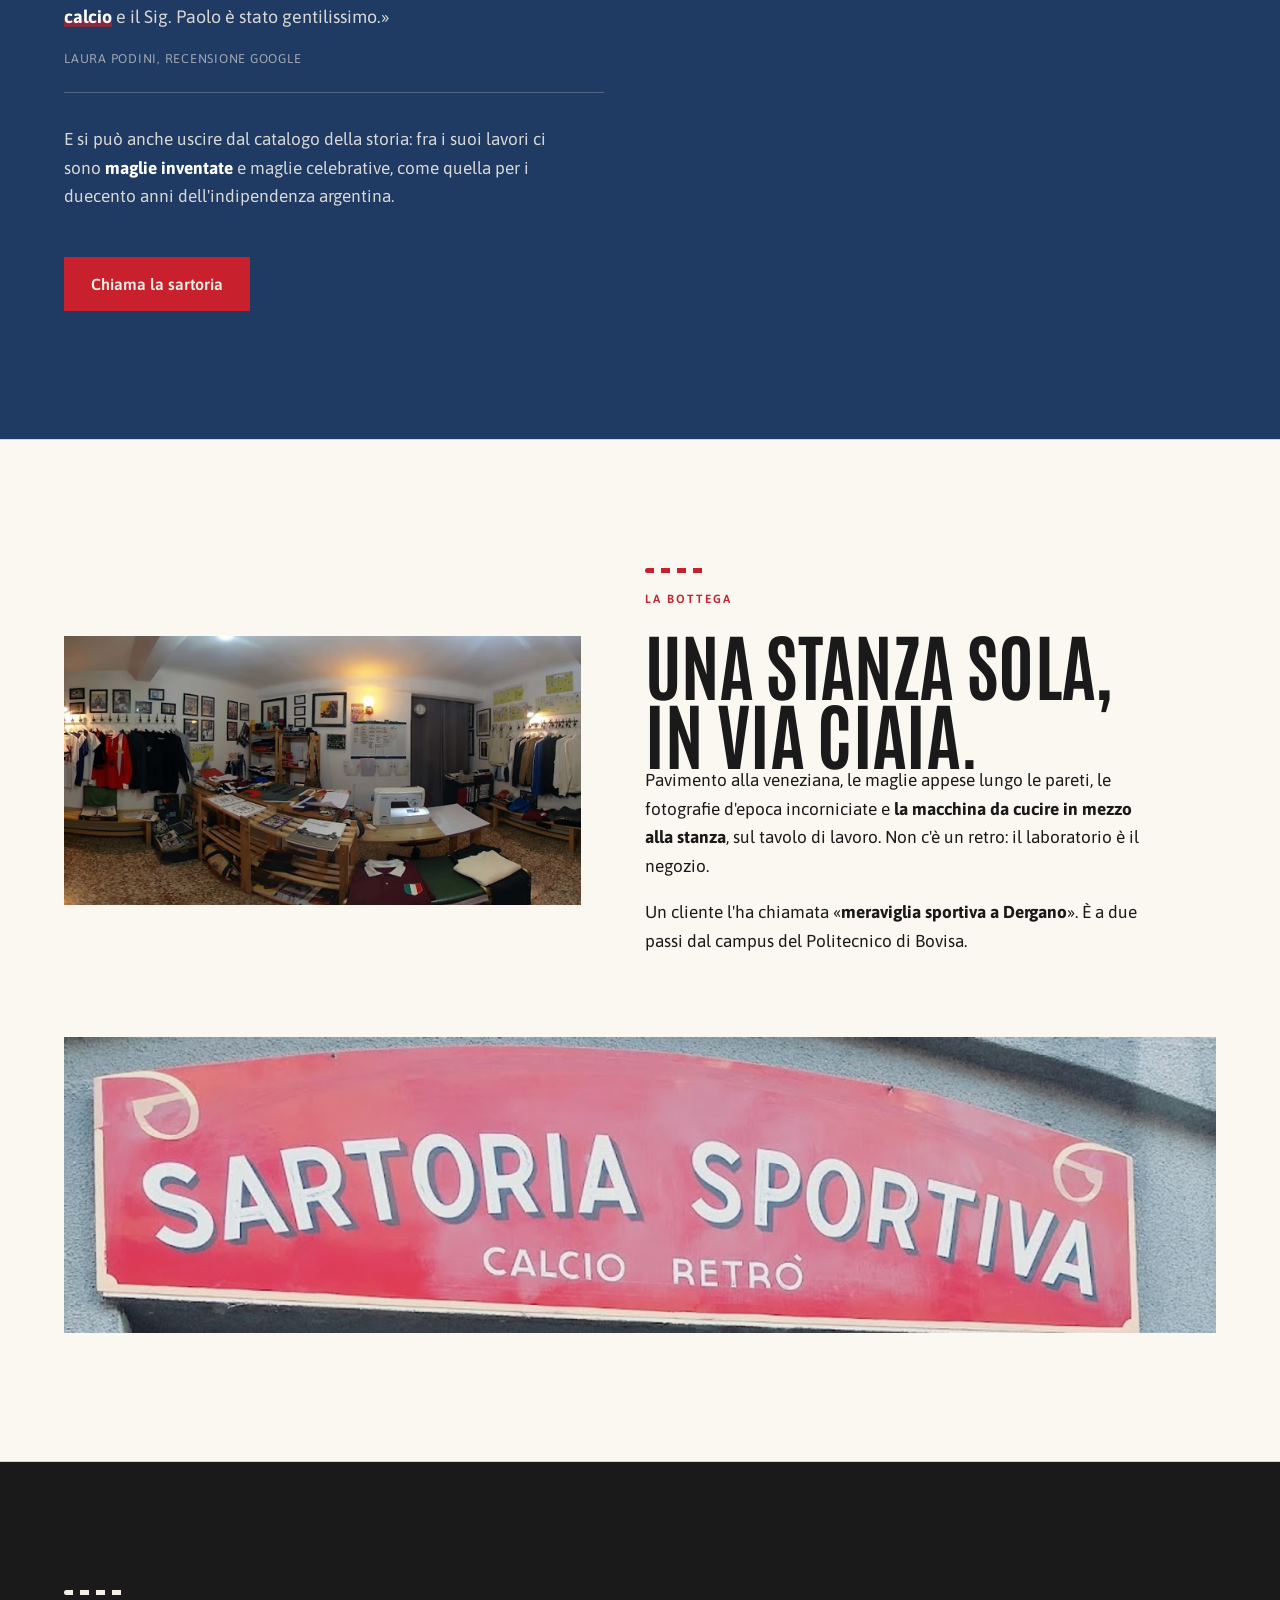
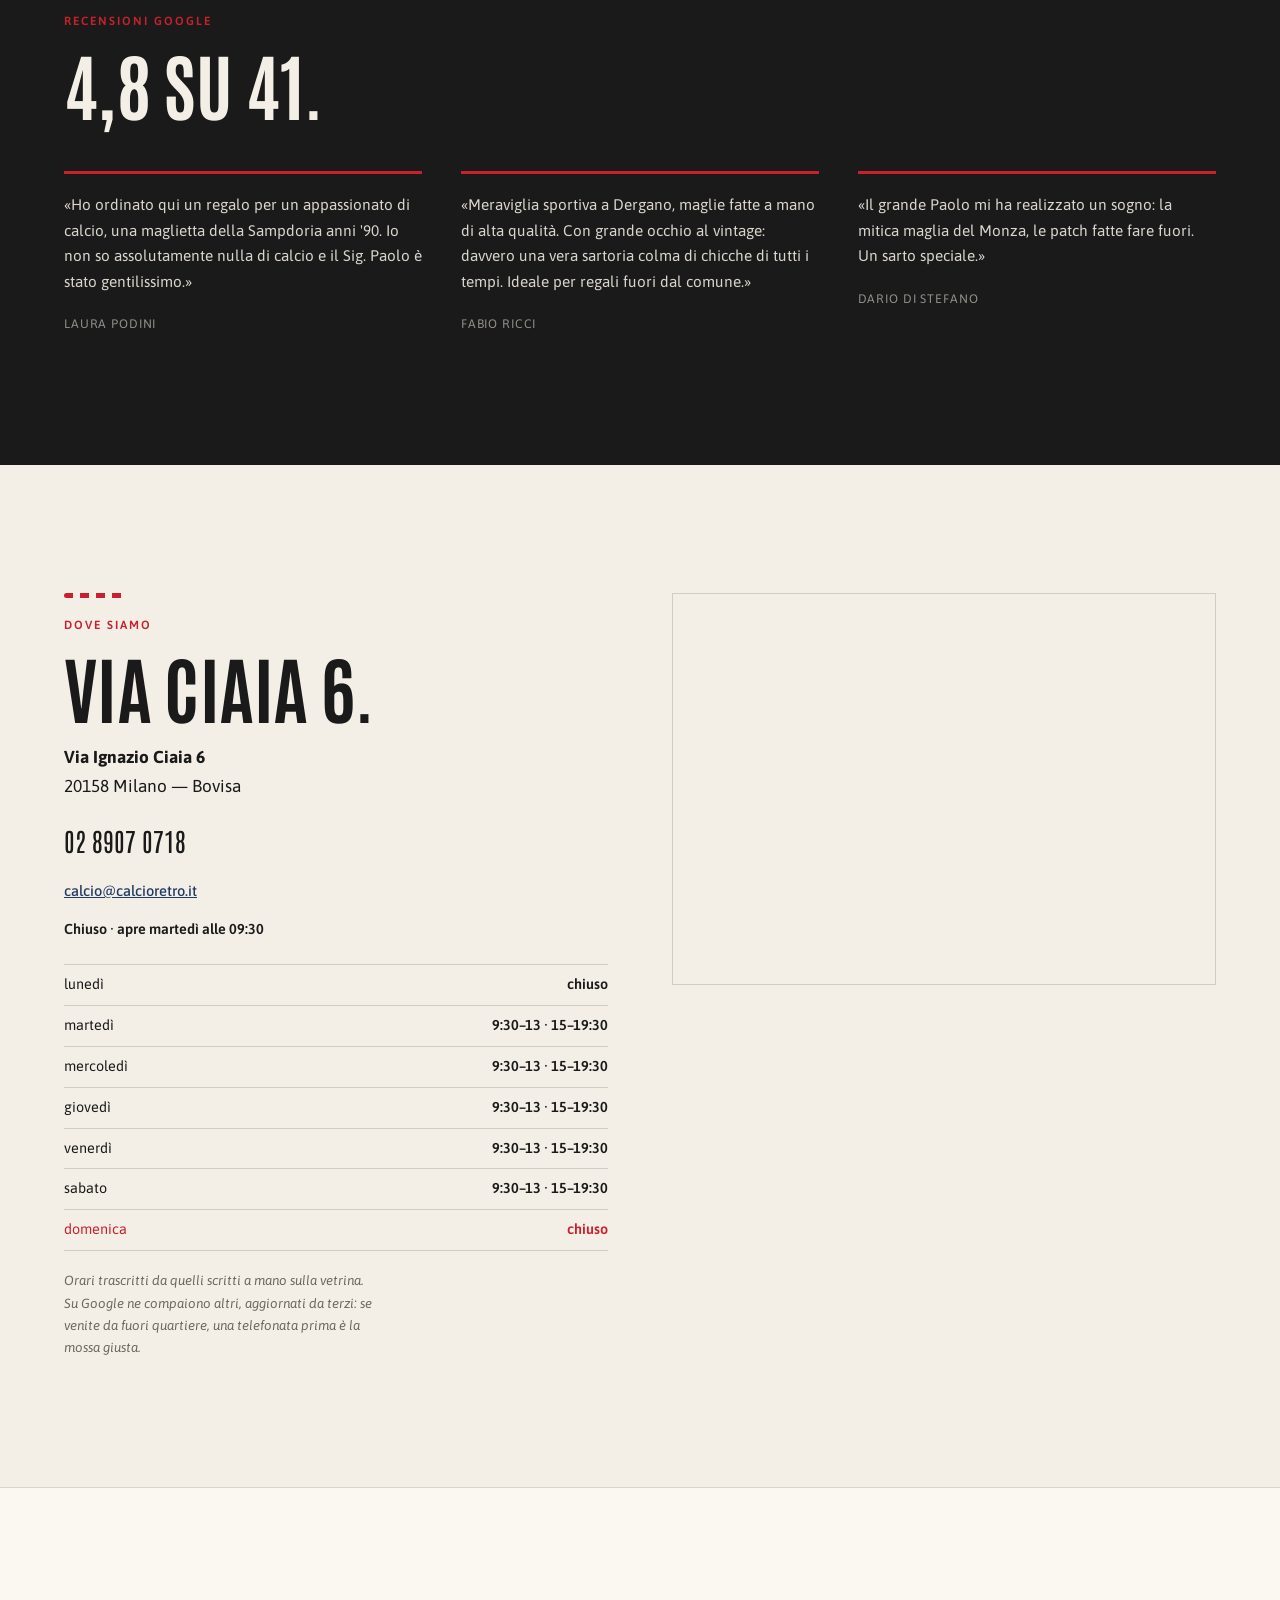
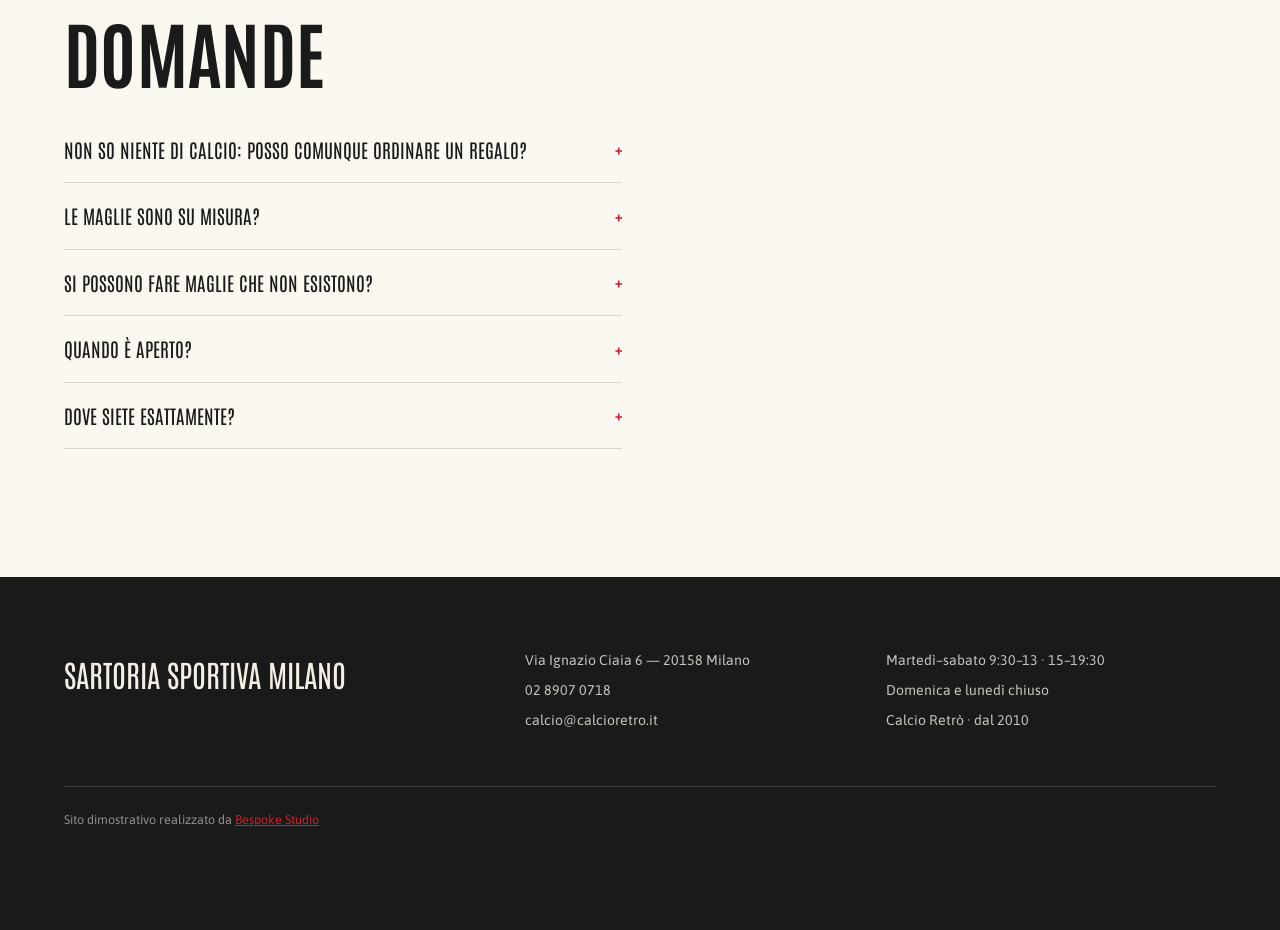
==== commit a6436339: "fix(i18n): innerHTML al posto di textContent nell'overlay lingua Gli elementi data-i18n che contengo" ====
--- a/index.html
+++ b/index.html
@@ -26,7 +26,7 @@
 <link rel="stylesheet" href="css/styles.css?v=1">
 <script src="https://cdn.jsdelivr.net/npm/gsap@3.12.5/dist/gsap.min.js" defer></script>
 <script src="https://cdn.jsdelivr.net/npm/gsap@3.12.5/dist/ScrollTrigger.min.js" defer></script>
-<script src="js/main.js?v=1" defer></script>
+<script src="js/main.js?v=2" defer></script>
 <script type="application/ld+json">
 {
   "@context": "https://schema.org",
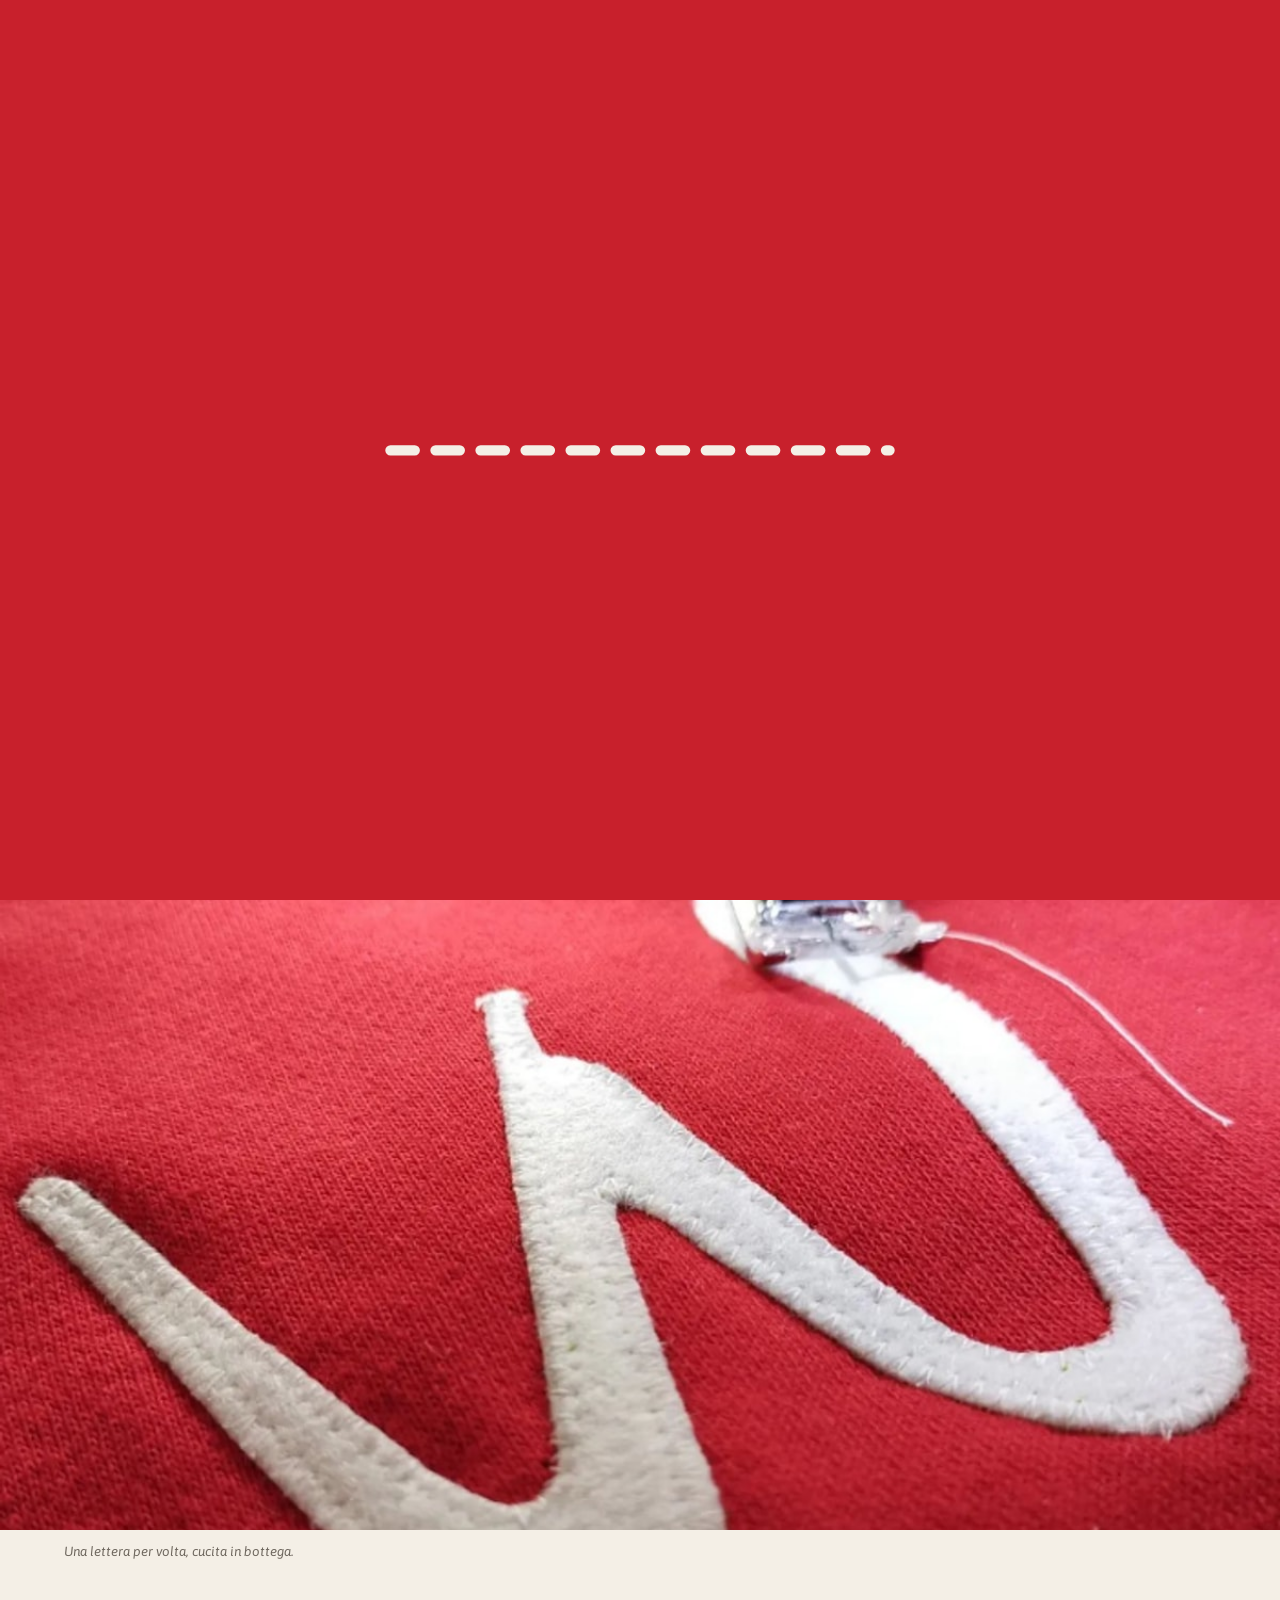
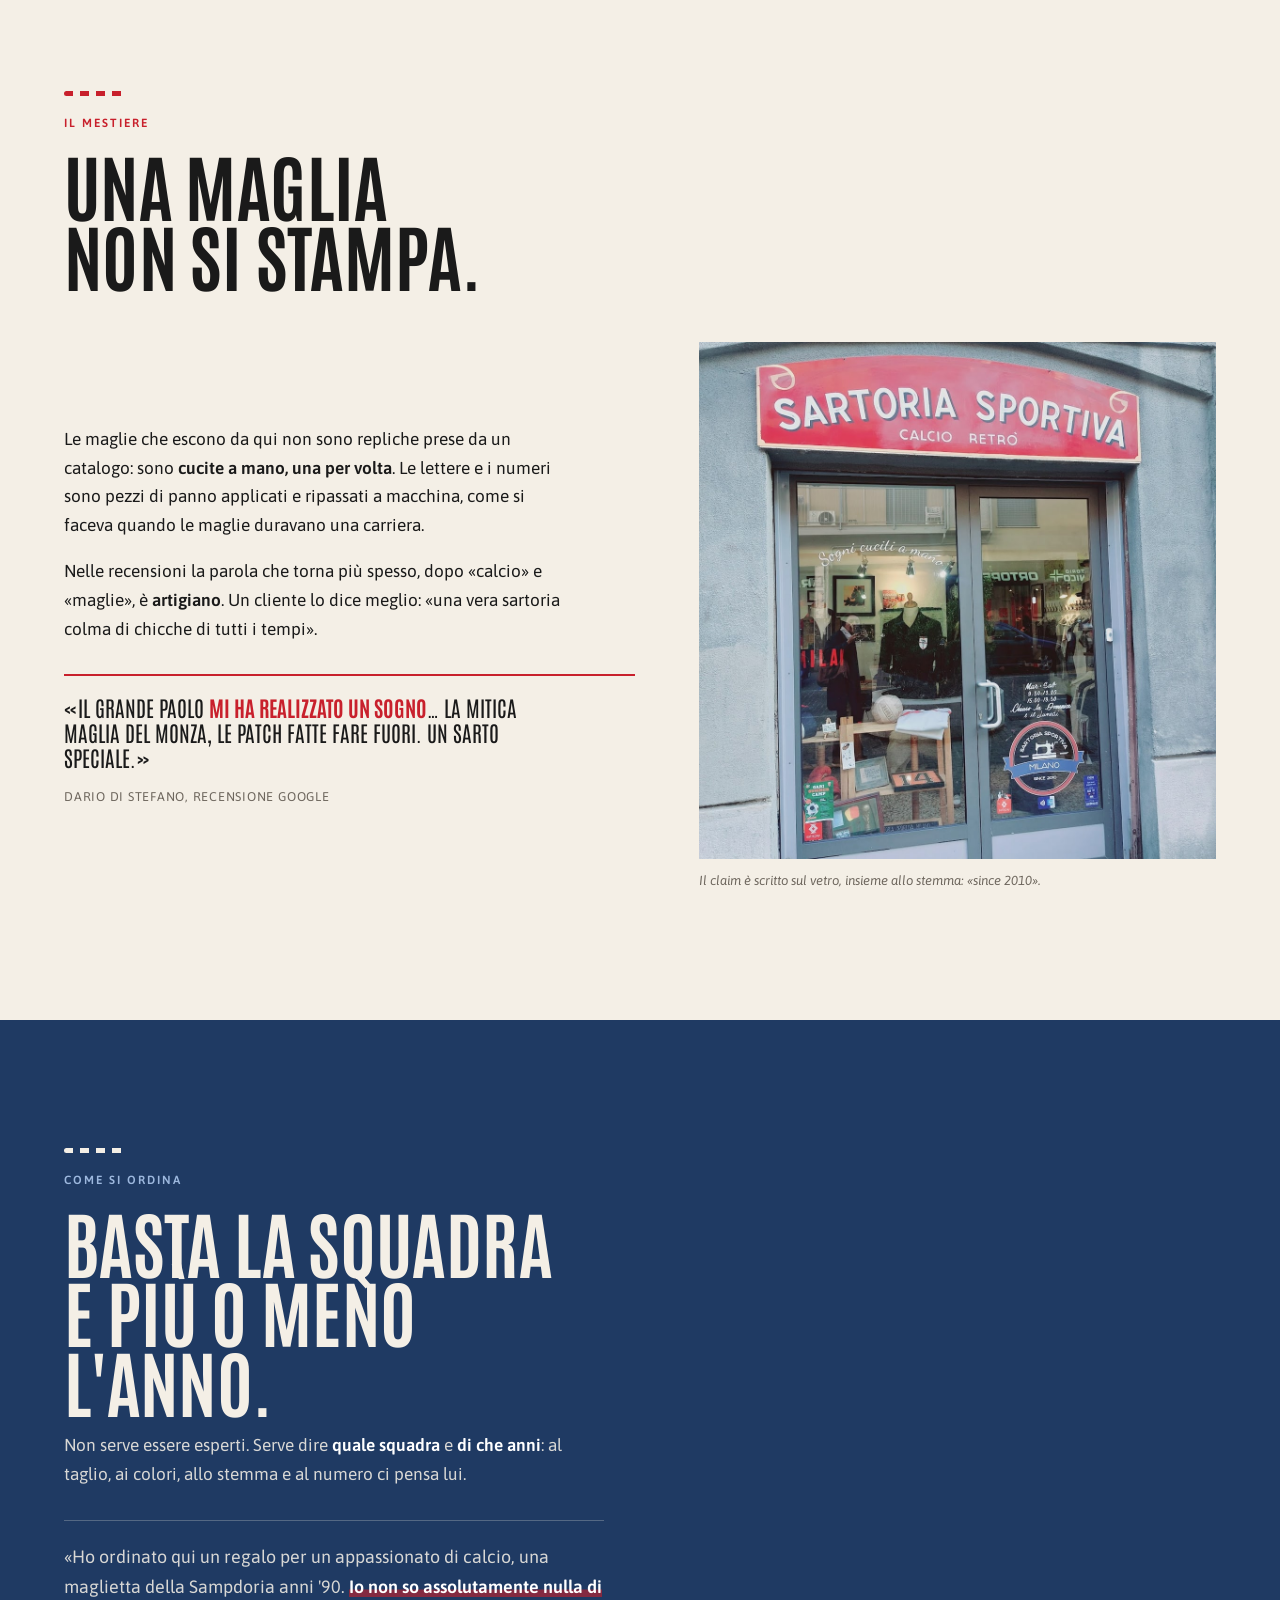
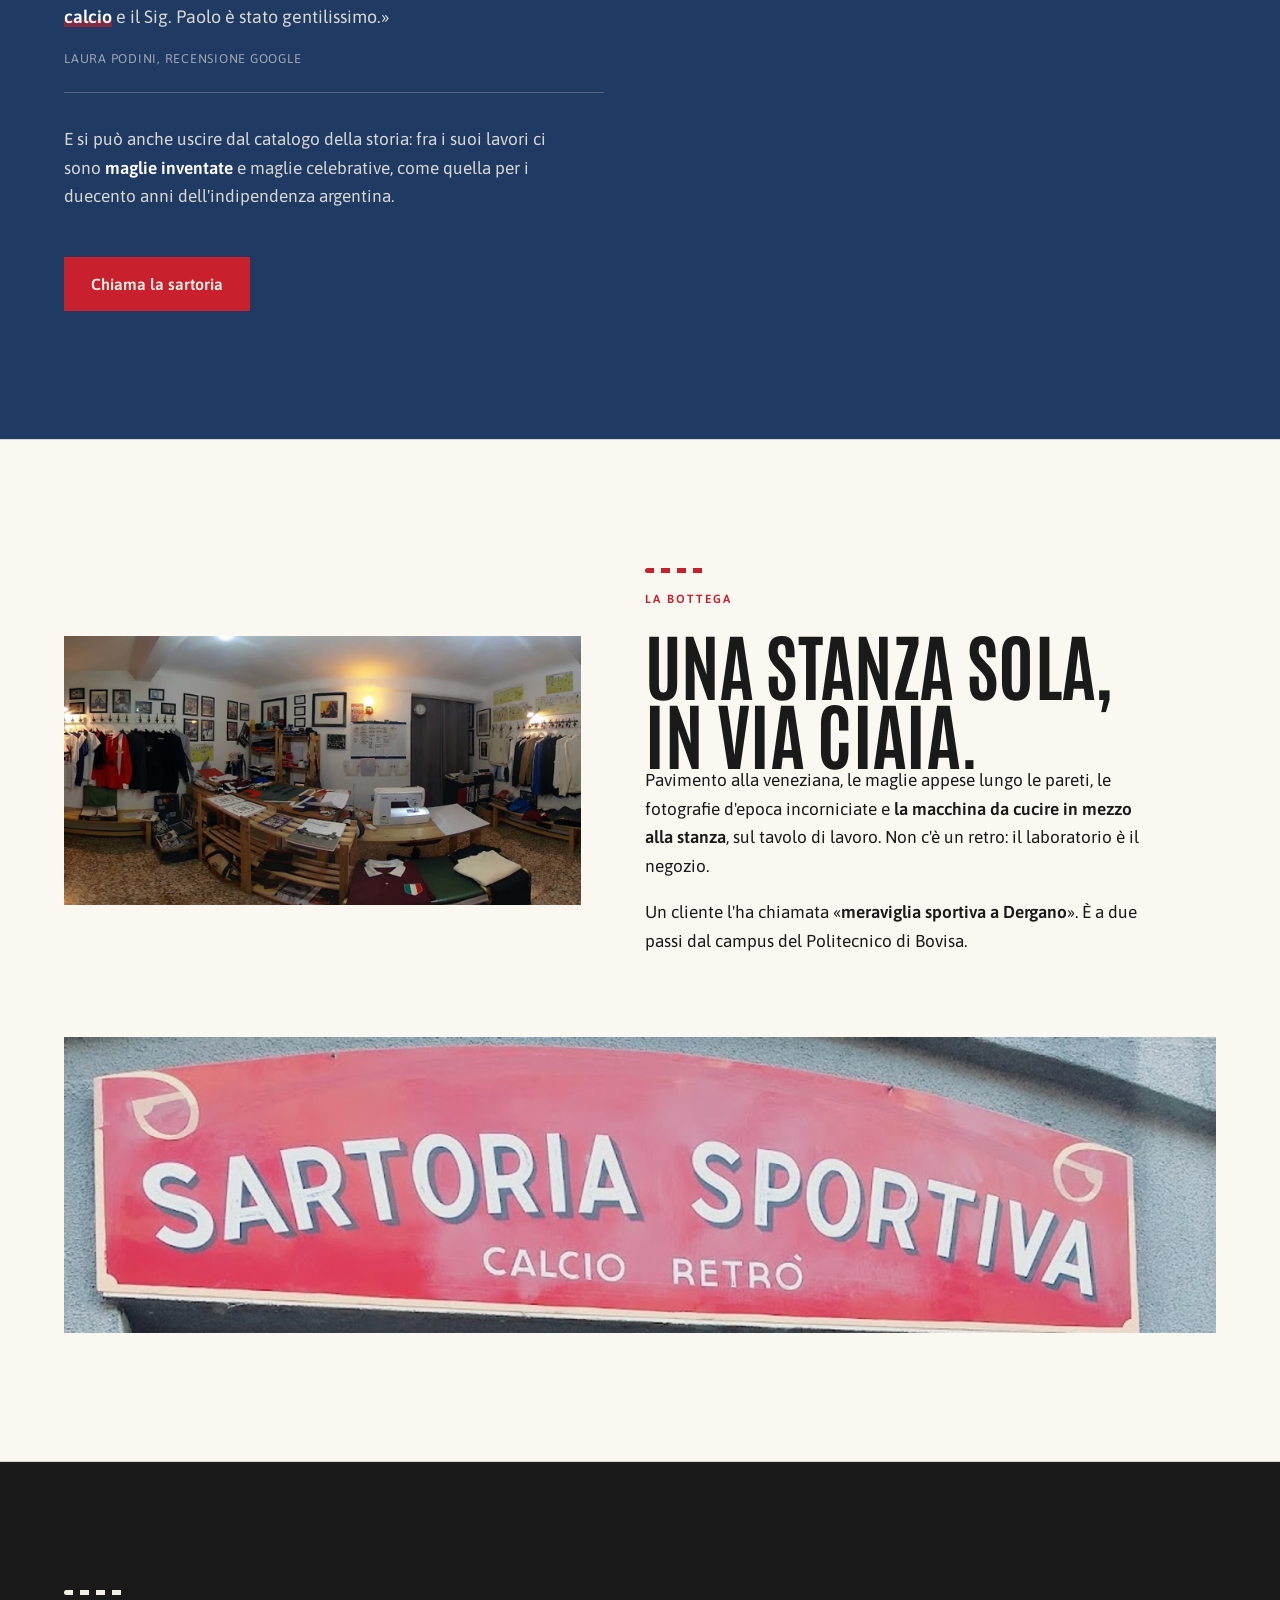
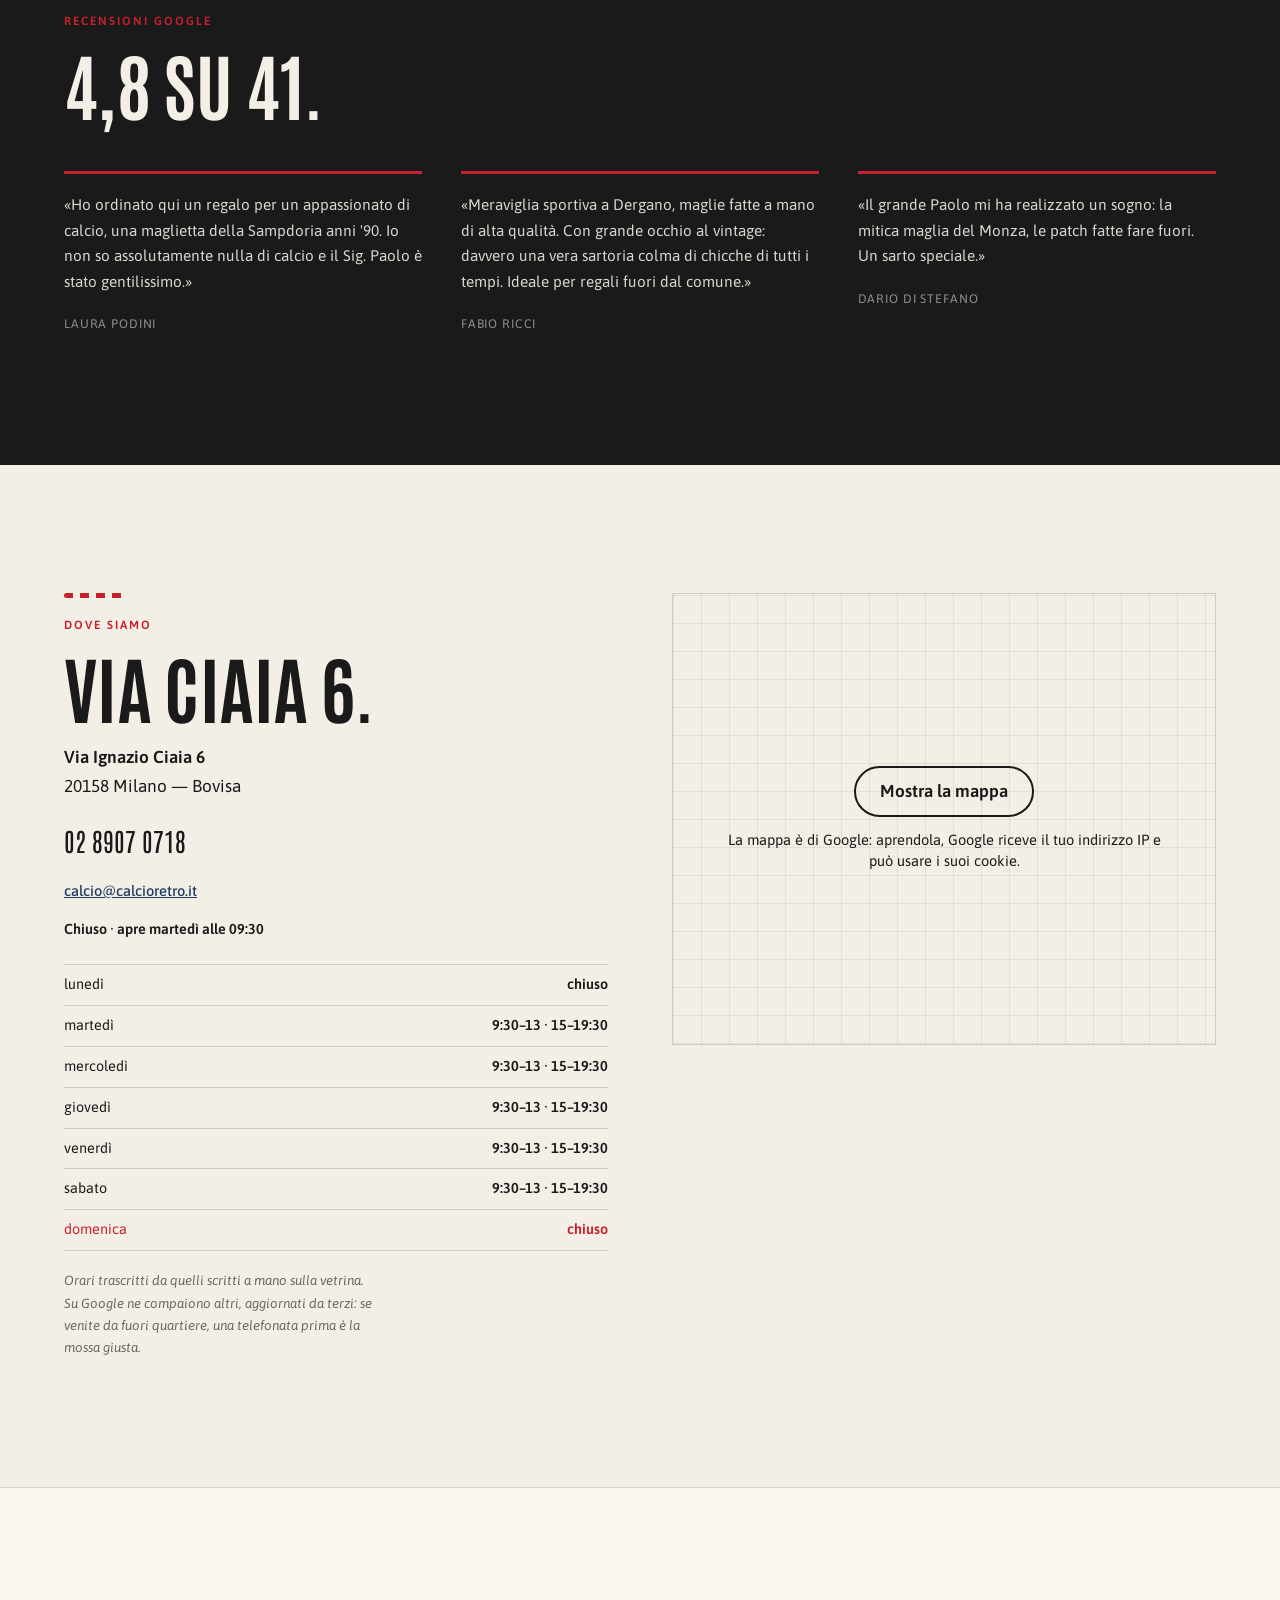
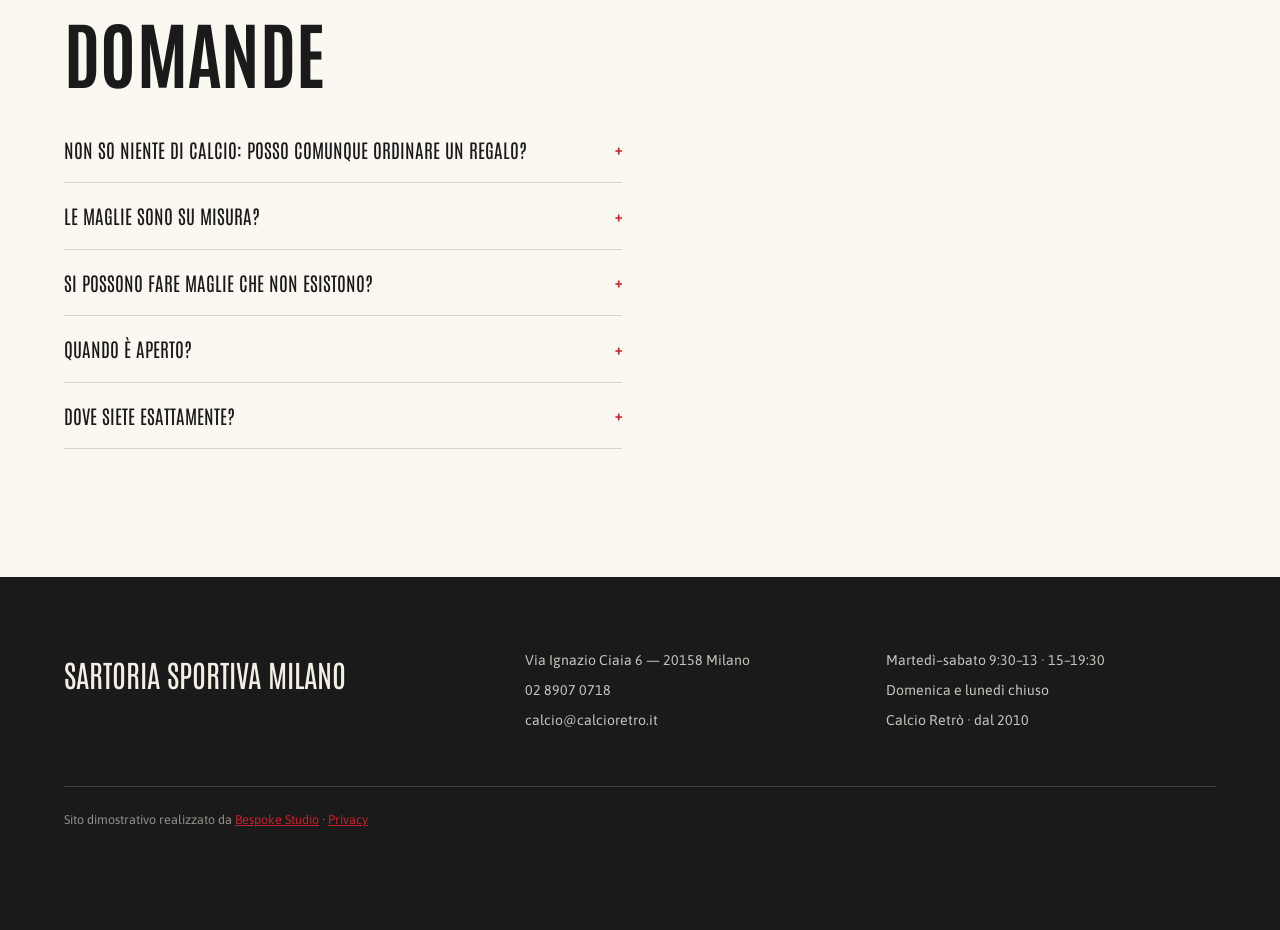
==== commit 8102d3c3: "Privacy e pulizia: caratteri sul sito, mappa al clic, informativa, noindex - caratteri copiati nel s" ====
--- a/index.html
+++ b/index.html
@@ -3,6 +3,7 @@
 <head>
 <meta charset="utf-8">
 <meta name="viewport" content="width=device-width, initial-scale=1">
+<meta name="robots" content="noindex">
 <title>Sartoria Sportiva Milano — Maglie da calcio cucite a mano | Via Ciaia 6, Bovisa</title>
 <meta name="description" content="Sartoria artigiana a Bovisa, Milano, dal 2010: maglie da calcio vintage cucite a mano su misura. Via Ignazio Ciaia 6. 4,8 su 41 recensioni Google.">
 <link rel="canonical" href="https://rotenzark.github.io/sartoria-sportiva-milano/">
@@ -20,9 +21,7 @@
 <link rel="icon" href="img/favicon.svg" type="image/svg+xml">
 <link rel="icon" href="img/favicon-32.png" sizes="32x32">
 <link rel="apple-touch-icon" href="img/apple-touch-icon.png">
-<link rel="preconnect" href="https://fonts.googleapis.com">
-<link rel="preconnect" href="https://fonts.gstatic.com" crossorigin>
-<link href="https://fonts.googleapis.com/css2?family=Antonio:wght@400;600;700&family=Asap:ital,wght@0,400;0,500;0,600;1,400&display=swap" rel="stylesheet">
+<link rel="stylesheet" href="fonts/fonts.css?v=1">
 <link rel="stylesheet" href="css/styles.css?v=1">
 <script src="https://cdn.jsdelivr.net/npm/gsap@3.12.5/dist/gsap.min.js" defer></script>
 <script src="https://cdn.jsdelivr.net/npm/gsap@3.12.5/dist/ScrollTrigger.min.js" defer></script>
@@ -46,11 +45,36 @@
     "postalCode": "20158",
     "addressCountry": "IT"
   },
-  "geo": { "@type": "GeoCoordinates", "latitude": 45.5021661, "longitude": 9.1761841 },
-  "aggregateRating": { "@type": "AggregateRating", "ratingValue": "4.8", "reviewCount": "41" },
+  "geo": {
+    "@type": "GeoCoordinates",
+    "latitude": 45.5021661,
+    "longitude": 9.1761841
+  },
   "openingHoursSpecification": [
-    { "@type": "OpeningHoursSpecification", "dayOfWeek": ["Tuesday","Wednesday","Thursday","Friday","Saturday"], "opens": "09:30", "closes": "13:00" },
-    { "@type": "OpeningHoursSpecification", "dayOfWeek": ["Tuesday","Wednesday","Thursday","Friday","Saturday"], "opens": "15:00", "closes": "19:30" }
+    {
+      "@type": "OpeningHoursSpecification",
+      "dayOfWeek": [
+        "Tuesday",
+        "Wednesday",
+        "Thursday",
+        "Friday",
+        "Saturday"
+      ],
+      "opens": "09:30",
+      "closes": "13:00"
+    },
+    {
+      "@type": "OpeningHoursSpecification",
+      "dayOfWeek": [
+        "Tuesday",
+        "Wednesday",
+        "Thursday",
+        "Friday",
+        "Saturday"
+      ],
+      "opens": "15:00",
+      "closes": "19:30"
+    }
   ]
 }
 </script>
@@ -234,11 +258,11 @@
       <p class="dove-nota" data-i18n="dove.nota">Orari trascritti da quelli scritti a mano sulla vetrina. Su Google ne compaiono altri, aggiornati da terzi: se venite da fuori quartiere, una telefonata prima è la mossa giusta.</p>
     </div>
     <div class="dove-map reveal">
-      <iframe
+      <div class="mappa-clic" data-mappa-clic style="--mappa-h: 450px"><template><iframe
         title="Mappa: Sartoria Sportiva Milano, Via Ignazio Ciaia 6, Milano"
         data-i18n-title="dove.maptitle"
         src="https://www.google.com/maps?q=Sartoria+Sportiva+Milano,+Via+Ignazio+Ciaia+6,+20158+Milano&output=embed"
-        width="600" height="450" style="border:0" allowfullscreen="" referrerpolicy="no-referrer-when-downgrade"></iframe>
+        width="600" height="450" style="border:0" allowfullscreen="" referrerpolicy="no-referrer-when-downgrade"></iframe></template><div class="mappa-clic__velo"><a class="mappa-clic__btn" href="https://www.google.com/maps/search/?api=1&amp;query=Sartoria%20Sportiva%20Milano%2C%20Via%20Ignazio%20Ciaia%206%2C%2020158%20Milano" target="_blank" rel="noopener">Mostra la mappa</a><p class="mappa-clic__nota">La mappa è di Google: aprendola, Google riceve il tuo indirizzo IP e può usare i suoi cookie.</p></div></div>
     </div>
   </div>
 </section>
@@ -273,7 +297,7 @@
   </div>
   <p class="foot-credit">
     <span data-i18n="foot.demo">Sito dimostrativo realizzato da</span>
-    <a href="https://bespokestud.io" target="_blank" rel="noopener">Bespoke Studio</a>
+    <a href="https://bespokestud.io" target="_blank" rel="noopener">Bespoke Studio</a> · <a href="privacy.html">Privacy</a>
   </p>
 </footer>
 
@@ -287,5 +311,6 @@
   <img id="lightboxImg" src="" alt="">
 </div>
 
+<script src="js/mappa-clic.js?v=1" defer></script>
 </body>
 </html>
--- a/fonts/fonts.css
+++ b/fonts/fonts.css
@@ -0,0 +1,175 @@
+/* Caratteri ospitati sul sito: nessuna richiesta a Google Fonts o Fontshare (giro privacy 1/10/2026). Licenze in LICENSE.txt. */
+/* latin-ext */
+@font-face {
+  font-family: 'Antonio';
+  font-style: normal;
+  font-weight: 400;
+  font-display: swap;
+  src: url(antonio-v22-gNMEW3NwSYq_9WD3yHoiFbez.woff2) format('woff2');
+  unicode-range: U+0100-02BA, U+02BD-02C5, U+02C7-02CC, U+02CE-02D7, U+02DD-02FF, U+0304, U+0308, U+0329, U+1D00-1DBF, U+1E00-1E9F, U+1EF2-1EFF, U+2020, U+20A0-20AB, U+20AD-20C0, U+2113, U+2C60-2C7F, U+A720-A7FF;
+}
+/* latin */
+@font-face {
+  font-family: 'Antonio';
+  font-style: normal;
+  font-weight: 400;
+  font-display: swap;
+  src: url(antonio-v22-gNMEW3NwSYq_9WD3yHQiFQ.woff2) format('woff2');
+  unicode-range: U+0000-00FF, U+0131, U+0152-0153, U+02BB-02BC, U+02C6, U+02DA, U+02DC, U+0304, U+0308, U+0329, U+2000-206F, U+20AC, U+2122, U+2191, U+2193, U+2212, U+2215, U+FEFF, U+FFFD;
+}
+/* latin-ext */
+@font-face {
+  font-family: 'Antonio';
+  font-style: normal;
+  font-weight: 600;
+  font-display: swap;
+  src: url(antonio-v22-gNMEW3NwSYq_9WD3yHoiFbez.woff2) format('woff2');
+  unicode-range: U+0100-02BA, U+02BD-02C5, U+02C7-02CC, U+02CE-02D7, U+02DD-02FF, U+0304, U+0308, U+0329, U+1D00-1DBF, U+1E00-1E9F, U+1EF2-1EFF, U+2020, U+20A0-20AB, U+20AD-20C0, U+2113, U+2C60-2C7F, U+A720-A7FF;
+}
+/* latin */
+@font-face {
+  font-family: 'Antonio';
+  font-style: normal;
+  font-weight: 600;
+  font-display: swap;
+  src: url(antonio-v22-gNMEW3NwSYq_9WD3yHQiFQ.woff2) format('woff2');
+  unicode-range: U+0000-00FF, U+0131, U+0152-0153, U+02BB-02BC, U+02C6, U+02DA, U+02DC, U+0304, U+0308, U+0329, U+2000-206F, U+20AC, U+2122, U+2191, U+2193, U+2212, U+2215, U+FEFF, U+FFFD;
+}
+/* latin-ext */
+@font-face {
+  font-family: 'Antonio';
+  font-style: normal;
+  font-weight: 700;
+  font-display: swap;
+  src: url(antonio-v22-gNMEW3NwSYq_9WD3yHoiFbez.woff2) format('woff2');
+  unicode-range: U+0100-02BA, U+02BD-02C5, U+02C7-02CC, U+02CE-02D7, U+02DD-02FF, U+0304, U+0308, U+0329, U+1D00-1DBF, U+1E00-1E9F, U+1EF2-1EFF, U+2020, U+20A0-20AB, U+20AD-20C0, U+2113, U+2C60-2C7F, U+A720-A7FF;
+}
+/* latin */
+@font-face {
+  font-family: 'Antonio';
+  font-style: normal;
+  font-weight: 700;
+  font-display: swap;
+  src: url(antonio-v22-gNMEW3NwSYq_9WD3yHQiFQ.woff2) format('woff2');
+  unicode-range: U+0000-00FF, U+0131, U+0152-0153, U+02BB-02BC, U+02C6, U+02DA, U+02DC, U+0304, U+0308, U+0329, U+2000-206F, U+20AC, U+2122, U+2191, U+2193, U+2212, U+2215, U+FEFF, U+FFFD;
+}
+/* vietnamese */
+@font-face {
+  font-family: 'Asap';
+  font-style: italic;
+  font-weight: 400;
+  font-stretch: 100%;
+  font-display: swap;
+  src: url(asap-v34-KFOMCniXp96ayz4E7kSn66aGLdTylUAMQXC89YmC2DPNWubEbVmbiArmlw.woff2) format('woff2');
+  unicode-range: U+0102-0103, U+0110-0111, U+0128-0129, U+0168-0169, U+01A0-01A1, U+01AF-01B0, U+0300-0301, U+0303-0304, U+0308-0309, U+0323, U+0329, U+1EA0-1EF9, U+20AB;
+}
+/* latin-ext */
+@font-face {
+  font-family: 'Asap';
+  font-style: italic;
+  font-weight: 400;
+  font-stretch: 100%;
+  font-display: swap;
+  src: url(asap-v34-KFOMCniXp96ayz4E7kSn66aGLdTylUAMQXC89YmC2DPNWubEbVmaiArmlw.woff2) format('woff2');
+  unicode-range: U+0100-02BA, U+02BD-02C5, U+02C7-02CC, U+02CE-02D7, U+02DD-02FF, U+0304, U+0308, U+0329, U+1D00-1DBF, U+1E00-1E9F, U+1EF2-1EFF, U+2020, U+20A0-20AB, U+20AD-20C0, U+2113, U+2C60-2C7F, U+A720-A7FF;
+}
+/* latin */
+@font-face {
+  font-family: 'Asap';
+  font-style: italic;
+  font-weight: 400;
+  font-stretch: 100%;
+  font-display: swap;
+  src: url(asap-v34-KFOMCniXp96ayz4E7kSn66aGLdTylUAMQXC89YmC2DPNWubEbVmUiAo.woff2) format('woff2');
+  unicode-range: U+0000-00FF, U+0131, U+0152-0153, U+02BB-02BC, U+02C6, U+02DA, U+02DC, U+0304, U+0308, U+0329, U+2000-206F, U+20AC, U+2122, U+2191, U+2193, U+2212, U+2215, U+FEFF, U+FFFD;
+}
+/* vietnamese */
+@font-face {
+  font-family: 'Asap';
+  font-style: normal;
+  font-weight: 400;
+  font-stretch: 100%;
+  font-display: swap;
+  src: url(asap-v34-KFO9CniXp96a4Tc2DaTeuDAoKsE615hGW36MAA.woff2) format('woff2');
+  unicode-range: U+0102-0103, U+0110-0111, U+0128-0129, U+0168-0169, U+01A0-01A1, U+01AF-01B0, U+0300-0301, U+0303-0304, U+0308-0309, U+0323, U+0329, U+1EA0-1EF9, U+20AB;
+}
+/* latin-ext */
+@font-face {
+  font-family: 'Asap';
+  font-style: normal;
+  font-weight: 400;
+  font-stretch: 100%;
+  font-display: swap;
+  src: url(asap-v34-KFO9CniXp96a4Tc2DaTeuDAoKsE615hHW36MAA.woff2) format('woff2');
+  unicode-range: U+0100-02BA, U+02BD-02C5, U+02C7-02CC, U+02CE-02D7, U+02DD-02FF, U+0304, U+0308, U+0329, U+1D00-1DBF, U+1E00-1E9F, U+1EF2-1EFF, U+2020, U+20A0-20AB, U+20AD-20C0, U+2113, U+2C60-2C7F, U+A720-A7FF;
+}
+/* latin */
+@font-face {
+  font-family: 'Asap';
+  font-style: normal;
+  font-weight: 400;
+  font-stretch: 100%;
+  font-display: swap;
+  src: url(asap-v34-KFO9CniXp96a4Tc2DaTeuDAoKsE615hJW34.woff2) format('woff2');
+  unicode-range: U+0000-00FF, U+0131, U+0152-0153, U+02BB-02BC, U+02C6, U+02DA, U+02DC, U+0304, U+0308, U+0329, U+2000-206F, U+20AC, U+2122, U+2191, U+2193, U+2212, U+2215, U+FEFF, U+FFFD;
+}
+/* vietnamese */
+@font-face {
+  font-family: 'Asap';
+  font-style: normal;
+  font-weight: 500;
+  font-stretch: 100%;
+  font-display: swap;
+  src: url(asap-v34-KFO9CniXp96a4Tc2DaTeuDAoKsE615hGW36MAA.woff2) format('woff2');
+  unicode-range: U+0102-0103, U+0110-0111, U+0128-0129, U+0168-0169, U+01A0-01A1, U+01AF-01B0, U+0300-0301, U+0303-0304, U+0308-0309, U+0323, U+0329, U+1EA0-1EF9, U+20AB;
+}
+/* latin-ext */
+@font-face {
+  font-family: 'Asap';
+  font-style: normal;
+  font-weight: 500;
+  font-stretch: 100%;
+  font-display: swap;
+  src: url(asap-v34-KFO9CniXp96a4Tc2DaTeuDAoKsE615hHW36MAA.woff2) format('woff2');
+  unicode-range: U+0100-02BA, U+02BD-02C5, U+02C7-02CC, U+02CE-02D7, U+02DD-02FF, U+0304, U+0308, U+0329, U+1D00-1DBF, U+1E00-1E9F, U+1EF2-1EFF, U+2020, U+20A0-20AB, U+20AD-20C0, U+2113, U+2C60-2C7F, U+A720-A7FF;
+}
+/* latin */
+@font-face {
+  font-family: 'Asap';
+  font-style: normal;
+  font-weight: 500;
+  font-stretch: 100%;
+  font-display: swap;
+  src: url(asap-v34-KFO9CniXp96a4Tc2DaTeuDAoKsE615hJW34.woff2) format('woff2');
+  unicode-range: U+0000-00FF, U+0131, U+0152-0153, U+02BB-02BC, U+02C6, U+02DA, U+02DC, U+0304, U+0308, U+0329, U+2000-206F, U+20AC, U+2122, U+2191, U+2193, U+2212, U+2215, U+FEFF, U+FFFD;
+}
+/* vietnamese */
+@font-face {
+  font-family: 'Asap';
+  font-style: normal;
+  font-weight: 600;
+  font-stretch: 100%;
+  font-display: swap;
+  src: url(asap-v34-KFO9CniXp96a4Tc2DaTeuDAoKsE615hGW36MAA.woff2) format('woff2');
+  unicode-range: U+0102-0103, U+0110-0111, U+0128-0129, U+0168-0169, U+01A0-01A1, U+01AF-01B0, U+0300-0301, U+0303-0304, U+0308-0309, U+0323, U+0329, U+1EA0-1EF9, U+20AB;
+}
+/* latin-ext */
+@font-face {
+  font-family: 'Asap';
+  font-style: normal;
+  font-weight: 600;
+  font-stretch: 100%;
+  font-display: swap;
+  src: url(asap-v34-KFO9CniXp96a4Tc2DaTeuDAoKsE615hHW36MAA.woff2) format('woff2');
+  unicode-range: U+0100-02BA, U+02BD-02C5, U+02C7-02CC, U+02CE-02D7, U+02DD-02FF, U+0304, U+0308, U+0329, U+1D00-1DBF, U+1E00-1E9F, U+1EF2-1EFF, U+2020, U+20A0-20AB, U+20AD-20C0, U+2113, U+2C60-2C7F, U+A720-A7FF;
+}
+/* latin */
+@font-face {
+  font-family: 'Asap';
+  font-style: normal;
+  font-weight: 600;
+  font-stretch: 100%;
+  font-display: swap;
+  src: url(asap-v34-KFO9CniXp96a4Tc2DaTeuDAoKsE615hJW34.woff2) format('woff2');
+  unicode-range: U+0000-00FF, U+0131, U+0152-0153, U+02BB-02BC, U+02C6, U+02DA, U+02DC, U+0304, U+0308, U+0329, U+2000-206F, U+20AC, U+2122, U+2191, U+2193, U+2212, U+2215, U+FEFF, U+FFFD;
+}
--- a/css/styles.css
+++ b/css/styles.css
@@ -242,3 +242,12 @@
 #lightbox[hidden]{display:none}
 #lightboxImg{max-width:100%;max-height:88vh}
 #lightboxClose{position:absolute;top:1rem;right:1rem;background:none;border:0;color:var(--panna);font-size:1.7rem;cursor:pointer;line-height:1;padding:.5rem}
+
+/*MAPPACLIC*/
+/* la mappa Google si carica solo al clic (giro privacy 1/10/2026) */
+.mappa-clic { display: flex; align-items: center; justify-content: center; width: 100%; height: 100%; min-height: var(--mappa-h, 320px); box-sizing: border-box; padding: 24px; text-align: center; background: repeating-linear-gradient(0deg, rgba(127, 127, 127, 0.14) 0 1px, transparent 1px 28px), repeating-linear-gradient(90deg, rgba(127, 127, 127, 0.14) 0 1px, transparent 1px 28px); }
+.mappa-clic__velo { display: flex; flex-direction: column; align-items: center; gap: 12px; max-width: 32em; }
+.mappa-clic__btn { display: inline-block; padding: 0.75em 1.4em; border: 2px solid currentColor; border-radius: 999px; color: inherit; font: inherit; font-weight: 600; line-height: 1.2; text-decoration: none; background: transparent; cursor: pointer; }
+.mappa-clic__btn:hover, .mappa-clic__btn:focus-visible { text-decoration: underline; }
+.mappa-clic__nota { margin: 0; font-size: 0.85em; line-height: 1.45; }
+/*/MAPPACLIC*/
